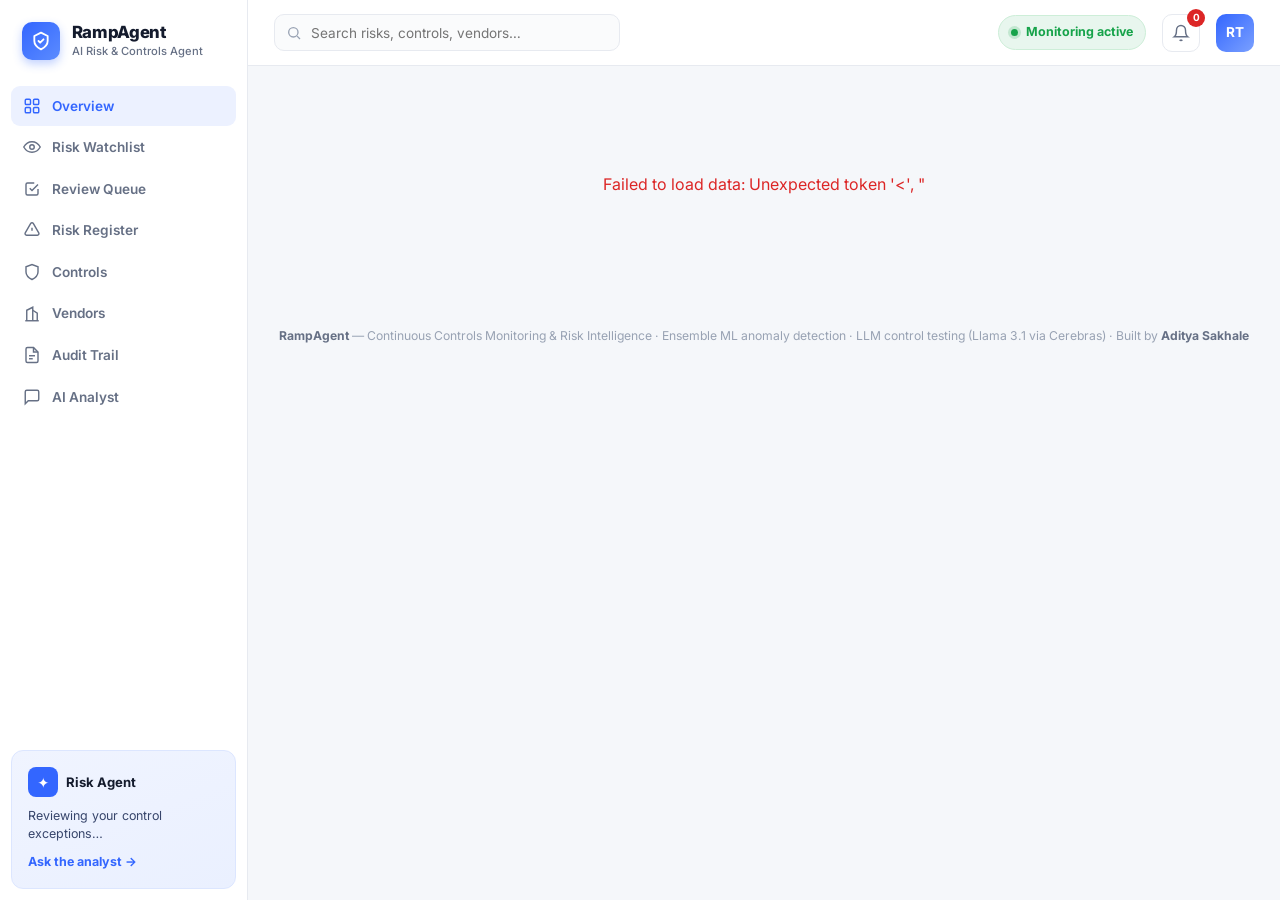
==== public/index.html @ 01067cef "Redesign static dashboard: light SaaS risk-control UI Rebuild public/index.html as a light, modern d" ====
<!DOCTYPE html>
<html lang="en">
<head>
<meta charset="UTF-8">
<meta name="viewport" content="width=device-width, initial-scale=1.0">
<title>RampAgent — Risk & Controls Monitoring</title>
<script src="https://cdn.plot.ly/plotly-2.27.0.min.js"></script>
<link rel="preconnect" href="https://fonts.googleapis.com">
<link href="https://fonts.googleapis.com/css2?family=Inter:wght@400;500;600;700;800&display=swap" rel="stylesheet">
<style>
*{margin:0;padding:0;box-sizing:border-box}
:root{
  --bg:#f5f7fa;--panel:#ffffff;--panel-2:#fafbfc;
  --border:#e7eaf0;--border-2:#eef1f5;
  --text:#141b2d;--muted:#667085;--dim:#98a2b3;
  --primary:#3366ff;--primary-soft:#ecf1ff;
  --green:#16a34a;--green-soft:#e8f6ee;
  --amber:#d97706;--amber-soft:#fdf1de;
  --red:#dc2626;--red-soft:#fdeaea;
  --blue:#2563eb;--blue-soft:#e8f0fe;
  --shadow:0 1px 2px rgba(16,24,40,.04),0 1px 3px rgba(16,24,40,.06);
  --shadow-lg:0 4px 16px rgba(16,24,40,.08);
  --radius:14px;
}
body{font-family:'Inter',system-ui,-apple-system,sans-serif;background:var(--bg);color:var(--text);
  line-height:1.5;-webkit-font-smoothing:antialiased}
a{color:var(--primary);text-decoration:none}
svg{display:block}

/* ---- Layout ---- */
.layout{display:flex;min-height:100vh}
.sidebar{width:248px;background:var(--panel);border-right:1px solid var(--border);
  display:flex;flex-direction:column;position:sticky;top:0;height:100vh;flex-shrink:0}
.main{flex:1;min-width:0;display:flex;flex-direction:column}

/* ---- Brand ---- */
.brand{display:flex;align-items:center;gap:.7rem;padding:1.4rem 1.4rem 1.2rem}
.brand-logo{width:38px;height:38px;border-radius:10px;background:linear-gradient(135deg,#3366ff,#5b8cff);
  display:flex;align-items:center;justify-content:center;color:#fff;flex-shrink:0;box-shadow:0 4px 10px rgba(51,102,255,.3)}
.brand-name{font-size:1.05rem;font-weight:800;letter-spacing:-.02em;line-height:1.1}
.brand-sub{font-size:.7rem;color:var(--muted);font-weight:500;margin-top:1px}

/* ---- Nav ---- */
.nav{padding:.4rem .7rem;flex:1;overflow-y:auto}
.nav-item{display:flex;align-items:center;gap:.7rem;padding:.6rem .75rem;border-radius:9px;
  font-size:.85rem;font-weight:600;color:var(--muted);cursor:pointer;margin-bottom:2px;transition:all .15s}
.nav-item svg{width:18px;height:18px;stroke:currentColor;stroke-width:1.9;fill:none;flex-shrink:0}
.nav-item:hover{background:var(--panel-2);color:var(--text)}
.nav-item.active{background:var(--primary-soft);color:var(--primary)}

/* ---- Assistant card ---- */
.assistant{margin:.7rem;padding:1rem;border-radius:12px;background:linear-gradient(160deg,#f0f4ff,#eaf0ff);
  border:1px solid #dce6ff}
.assistant-top{display:flex;align-items:center;gap:.5rem;margin-bottom:.6rem}
.assistant-avatar{width:30px;height:30px;border-radius:8px;background:#3366ff;display:flex;align-items:center;
  justify-content:center;color:#fff;font-size:.9rem;flex-shrink:0}
.assistant-text{font-size:.78rem;color:#37456b;line-height:1.45}
.assistant-link{display:inline-flex;align-items:center;gap:4px;font-size:.78rem;font-weight:700;margin-top:.6rem}

/* ---- Topbar ---- */
.topbar{display:flex;align-items:center;gap:1rem;padding:.85rem 1.6rem;background:var(--panel);
  border-bottom:1px solid var(--border);position:sticky;top:0;z-index:20}
.search{flex:1;max-width:520px;position:relative}
.search input{width:100%;border:1px solid var(--border);background:var(--panel-2);border-radius:10px;
  padding:.6rem .9rem .6rem 2.3rem;font-size:.85rem;font-family:inherit;color:var(--text);outline:none;transition:border-color .15s}
.search input:focus{border-color:#b9c8ff;background:#fff}
.search svg{position:absolute;left:.8rem;top:50%;transform:translateY(-50%);width:16px;height:16px;
  stroke:var(--dim);stroke-width:2;fill:none}
.topbar-spacer{flex:1}
.pill-active{display:inline-flex;align-items:center;gap:.45rem;background:var(--green-soft);color:var(--green);
  font-size:.78rem;font-weight:700;padding:.45rem .8rem;border-radius:20px;border:1px solid #cdeed8}
.dot-live{width:7px;height:7px;border-radius:50%;background:var(--green);box-shadow:0 0 0 3px rgba(22,163,74,.18)}
.icon-btn{position:relative;width:38px;height:38px;border-radius:10px;border:1px solid var(--border);
  background:var(--panel);display:flex;align-items:center;justify-content:center;cursor:pointer}
.icon-btn svg{width:18px;height:18px;stroke:var(--muted);stroke-width:1.9;fill:none}
.badge-count{position:absolute;top:-6px;right:-6px;min-width:18px;height:18px;border-radius:9px;background:var(--red);
  color:#fff;font-size:.62rem;font-weight:700;display:flex;align-items:center;justify-content:center;padding:0 4px}
.avatar{width:38px;height:38px;border-radius:10px;background:linear-gradient(135deg,#3366ff,#7aa0ff);color:#fff;
  font-size:.85rem;font-weight:700;display:flex;align-items:center;justify-content:center}

/* ---- Page ---- */
.page{padding:1.6rem;max-width:1480px;margin:0 auto;width:100%}
.page-head{display:flex;justify-content:space-between;align-items:flex-start;margin-bottom:1.4rem;gap:1rem;flex-wrap:wrap}
.page-head h1{font-size:1.6rem;font-weight:800;letter-spacing:-.02em}
.page-head .sub{color:var(--muted);font-size:.9rem;margin-top:.2rem}
.daterange{display:inline-flex;align-items:center;gap:.5rem;background:var(--panel);border:1px solid var(--border);
  border-radius:10px;padding:.55rem .9rem;font-size:.82rem;font-weight:600;color:var(--text);box-shadow:var(--shadow)}
.daterange svg{width:15px;height:15px;stroke:var(--muted);stroke-width:1.9;fill:none}

/* ---- Metric cards ---- */
.metrics{display:grid;grid-template-columns:repeat(5,1fr);gap:1rem;margin-bottom:1.3rem}
.metric{background:var(--panel);border:1px solid var(--border);border-radius:var(--radius);padding:1.1rem 1.2rem;
  box-shadow:var(--shadow);transition:box-shadow .2s,transform .2s}
.metric:hover{box-shadow:var(--shadow-lg);transform:translateY(-2px)}
.metric-top{display:flex;align-items:center;gap:.6rem;margin-bottom:.7rem}
.metric-ic{width:34px;height:34px;border-radius:9px;display:flex;align-items:center;justify-content:center;flex-shrink:0}
.metric-ic svg{width:17px;height:17px;stroke-width:2;fill:none}
.ic-blue{background:var(--blue-soft)}.ic-blue svg{stroke:var(--blue)}
.ic-green{background:var(--green-soft)}.ic-green svg{stroke:var(--green)}
.ic-amber{background:var(--amber-soft)}.ic-amber svg{stroke:var(--amber)}
.ic-red{background:var(--red-soft)}.ic-red svg{stroke:var(--red)}
.ic-violet{background:#f0ecff}.ic-violet svg{stroke:#6d28d9}
.metric-label{font-size:.78rem;color:var(--muted);font-weight:600}
.metric-value{font-size:1.55rem;font-weight:800;letter-spacing:-.02em}
.metric-delta{font-size:.76rem;font-weight:600;margin-top:.35rem;display:flex;align-items:center;gap:.3rem}
.metric-delta svg{width:13px;height:13px;stroke-width:2.4;fill:none}
.d-red{color:var(--red)}.d-green{color:var(--green)}.d-amber{color:var(--amber)}.d-muted{color:var(--muted)}

/* ---- Panels ---- */
.row{display:grid;gap:1.1rem;margin-bottom:1.1rem}
.row-2{grid-template-columns:1.7fr 1fr}
.row-3{grid-template-columns:repeat(3,1fr)}
.panel{background:var(--panel);border:1px solid var(--border);border-radius:var(--radius);box-shadow:var(--shadow);
  display:flex;flex-direction:column;overflow:hidden}
.panel-head{display:flex;align-items:center;justify-content:space-between;padding:1.05rem 1.25rem .85rem}
.panel-title{display:flex;align-items:center;gap:.55rem;font-size:.98rem;font-weight:700}
.panel-title svg{width:18px;height:18px;stroke:var(--primary);stroke-width:1.9;fill:none}
.panel-link{font-size:.78rem;font-weight:600;color:var(--primary);cursor:pointer}
.panel-body{padding:0 1.25rem 1.1rem}

/* ---- Tables ---- */
.tbl{width:100%;border-collapse:collapse;font-size:.82rem}
.tbl th{text-align:left;padding:.55rem .6rem;color:var(--dim);font-size:.7rem;font-weight:600;
  text-transform:uppercase;letter-spacing:.04em;border-bottom:1px solid var(--border-2)}
.tbl td{padding:.65rem .6rem;border-bottom:1px solid var(--border-2);vertical-align:middle}
.tbl tr:last-child td{border-bottom:none}
.tbl tr:hover td{background:var(--panel-2)}
.cell-item{display:flex;align-items:center;gap:.6rem;font-weight:600}
.item-ic{width:26px;height:26px;border-radius:7px;background:var(--panel-2);border:1px solid var(--border-2);
  display:flex;align-items:center;justify-content:center;font-size:.8rem;flex-shrink:0;color:var(--muted);font-weight:700}
.muted{color:var(--muted)}
.mono{font-family:'SF Mono',ui-monospace,monospace;font-size:.74rem;color:var(--dim)}

/* ---- Badges & buttons ---- */
.tag{display:inline-block;font-size:.7rem;font-weight:700;padding:.2rem .55rem;border-radius:7px;letter-spacing:.01em}
.tag-critical{background:var(--red-soft);color:var(--red)}
.tag-high{background:var(--amber-soft);color:var(--amber)}
.tag-medium{background:var(--blue-soft);color:var(--blue)}
.tag-low{background:var(--green-soft);color:var(--green)}
.tag-effective{background:var(--green-soft);color:var(--green)}
.tag-needs{background:var(--amber-soft);color:var(--amber)}
.tag-ineffective{background:var(--red-soft);color:var(--red)}
.btn{font-family:inherit;font-size:.74rem;font-weight:700;padding:.4rem .75rem;border-radius:8px;cursor:pointer;
  border:1px solid transparent;transition:all .15s;background:none}
.btn-review{border-color:#c9d6ff;color:var(--primary);background:#fff}
.btn-review:hover{background:var(--primary-soft)}
.btn-block{border-color:#f2c4c4;color:var(--red);background:#fff}
.btn-block:hover{background:var(--red-soft)}
.btn-ok{border-color:#bfe6cd;color:var(--green);background:#fff}
.btn-ok:hover{background:var(--green-soft)}
.btn-row{display:flex;gap:.4rem;justify-content:flex-end}

/* ---- Queue ---- */
.queue-item{display:flex;align-items:center;gap:.75rem;padding:.75rem 0;border-bottom:1px solid var(--border-2)}
.queue-item:last-child{border-bottom:none}
.q-avatar{width:38px;height:38px;border-radius:10px;display:flex;align-items:center;justify-content:center;
  font-size:.8rem;font-weight:700;color:#fff;flex-shrink:0}
.q-main{flex:1;min-width:0}
.q-name{font-weight:700;font-size:.85rem}
.q-meta{font-size:.74rem;color:var(--muted)}
.q-amount{font-weight:700;font-size:.85rem;text-align:right;white-space:nowrap}

/* ---- KRI list ---- */
.kri-item{display:flex;align-items:center;justify-content:space-between;padding:.6rem 0;border-bottom:1px solid var(--border-2)}
.kri-item:last-child{border-bottom:none}
.kri-l{display:flex;align-items:center;gap:.6rem;min-width:0}
.kri-dot{width:9px;height:9px;border-radius:50%;flex-shrink:0}
.kri-dot.RED{background:var(--red)}.kri-dot.AMBER{background:var(--amber)}.kri-dot.GREEN{background:var(--green)}
.kri-nm{font-size:.82rem;font-weight:600}
.kri-dt{font-size:.7rem;color:var(--dim)}
.kri-r{text-align:right;flex-shrink:0}
.kri-val{font-size:.95rem;font-weight:800}
.kri-val.RED{color:var(--red)}.kri-val.AMBER{color:var(--amber)}.kri-val.GREEN{color:var(--green)}

/* ---- Control rows ---- */
.ctrl-item{display:flex;align-items:center;justify-content:space-between;padding:.55rem 0;border-bottom:1px solid var(--border-2);gap:.5rem}
.ctrl-item:last-child{border-bottom:none}
.ctrl-nm{font-size:.8rem;font-weight:600}
.ctrl-meta{font-size:.7rem;color:var(--muted)}

/* ---- Audit / event log ---- */
.log-row td .ev{display:flex;align-items:center;gap:.55rem;font-weight:600}
.ev-ic{width:26px;height:26px;border-radius:50%;display:flex;align-items:center;justify-content:center;flex-shrink:0}
.ev-ic svg{width:14px;height:14px;stroke-width:2;fill:none}

/* ---- Chat ---- */
.chat-row{display:flex;gap:.6rem}
.chat-input{flex:1;border:1px solid var(--border);background:var(--panel-2);border-radius:10px;padding:.6rem .9rem;
  font-size:.85rem;font-family:inherit;outline:none}
.chat-input:focus{border-color:#b9c8ff;background:#fff}
.chat-btn{background:var(--primary);color:#fff;border:none;border-radius:10px;padding:.6rem 1.2rem;font-weight:700;
  font-size:.82rem;cursor:pointer;font-family:inherit}
.chat-btn:disabled{opacity:.55;cursor:not-allowed}
.chat-resp{margin-top:.9rem;padding:.9rem 1rem;background:var(--panel-2);border:1px solid var(--border-2);
  border-radius:10px;font-size:.83rem;line-height:1.6;display:none}

/* ---- Footer ---- */
.footer{text-align:center;padding:1.6rem;color:var(--dim);font-size:.76rem}
.footer strong{color:var(--muted)}

/* ---- Loading ---- */
.loading{text-align:center;padding:5rem;color:var(--muted)}
.spinner{display:inline-block;width:26px;height:26px;border:3px solid var(--border);border-top-color:var(--primary);
  border-radius:50%;animation:spin .6s linear infinite;margin-bottom:.8rem}
@keyframes spin{to{transform:rotate(360deg)}}

@media(max-width:1180px){.metrics{grid-template-columns:repeat(3,1fr)}.row-2,.row-3{grid-template-columns:1fr}}
@media(max-width:820px){.sidebar{display:none}.metrics{grid-template-columns:repeat(2,1fr)}.page{padding:1rem}}
</style>
</head>
<body>
<div class="layout">

  <!-- ───────── Sidebar ───────── -->
  <aside class="sidebar">
    <div class="brand">
      <div class="brand-logo">
        <svg width="20" height="20" viewBox="0 0 24 24" fill="none" stroke="#fff" stroke-width="2.2" stroke-linecap="round" stroke-linejoin="round"><path d="M12 2 4 6v6c0 5 3.4 7.7 8 10 4.6-2.3 8-5 8-10V6z"/><path d="M9 12l2 2 4-4"/></svg>
      </div>
      <div>
        <div class="brand-name">RampAgent</div>
        <div class="brand-sub">AI Risk &amp; Controls Agent</div>
      </div>
    </div>

    <nav class="nav">
      <div class="nav-item active" onclick="goTo('top',this)"><svg viewBox="0 0 24 24"><rect x="3" y="3" width="7" height="7" rx="1.5"/><rect x="14" y="3" width="7" height="7" rx="1.5"/><rect x="3" y="14" width="7" height="7" rx="1.5"/><rect x="14" y="14" width="7" height="7" rx="1.5"/></svg>Overview</div>
      <div class="nav-item" onclick="goTo('sec-watchlist',this)"><svg viewBox="0 0 24 24"><path d="M1 12s4-7 11-7 11 7 11 7-4 7-11 7-11-7-11-7z"/><circle cx="12" cy="12" r="3"/></svg>Risk Watchlist</div>
      <div class="nav-item" onclick="goTo('sec-queue',this)"><svg viewBox="0 0 24 24"><path d="M9 11l3 3 8-8"/><path d="M20 12v6a2 2 0 0 1-2 2H6a2 2 0 0 1-2-2V6a2 2 0 0 1 2-2h9"/></svg>Review Queue</div>
      <div class="nav-item" onclick="goTo('sec-register',this)"><svg viewBox="0 0 24 24"><path d="M10.3 3.3a2 2 0 0 1 3.4 0l7.3 12.6a2 2 0 0 1-1.7 3H4.7a2 2 0 0 1-1.7-3z"/><line x1="12" y1="9" x2="12" y2="13"/><line x1="12" y1="17" x2="12" y2="17"/></svg>Risk Register</div>
      <div class="nav-item" onclick="goTo('sec-controls',this)"><svg viewBox="0 0 24 24"><path d="M12 22s8-4 8-10V5l-8-3-8 3v7c0 6 8 10 8 10z"/></svg>Controls</div>
      <div class="nav-item" onclick="goTo('sec-vendors',this)"><svg viewBox="0 0 24 24"><path d="M3 21h18"/><path d="M5 21V7l8-4v18"/><path d="M19 21V11l-6-4"/></svg>Vendors</div>
      <div class="nav-item" onclick="goTo('sec-audit',this)"><svg viewBox="0 0 24 24"><path d="M14 2H6a2 2 0 0 0-2 2v16a2 2 0 0 0 2 2h12a2 2 0 0 0 2-2V8z"/><polyline points="14 2 14 8 20 8"/><line x1="8" y1="13" x2="16" y2="13"/><line x1="8" y1="17" x2="13" y2="17"/></svg>Audit Trail</div>
      <div class="nav-item" onclick="goTo('sec-analyst',this)"><svg viewBox="0 0 24 24"><path d="M21 15a2 2 0 0 1-2 2H7l-4 4V5a2 2 0 0 1 2-2h14a2 2 0 0 1 2 2z"/></svg>AI Analyst</div>
    </nav>

    <div class="assistant">
      <div class="assistant-top">
        <div class="assistant-avatar">✦</div>
        <strong style="font-size:.82rem">Risk Agent</strong>
      </div>
      <div class="assistant-text" id="assistant-text">Reviewing your control exceptions…</div>
      <a class="assistant-link" onclick="goTo('sec-analyst')">Ask the analyst →</a>
    </div>
  </aside>

  <!-- ───────── Main ───────── -->
  <div class="main">
    <div class="topbar" id="top">
      <div class="search">
        <svg viewBox="0 0 24 24"><circle cx="11" cy="11" r="7"/><line x1="21" y1="21" x2="16.65" y2="16.65"/></svg>
        <input placeholder="Search risks, controls, vendors…">
      </div>
      <div class="topbar-spacer"></div>
      <span class="pill-active"><span class="dot-live"></span> Monitoring active</span>
      <div class="icon-btn"><svg viewBox="0 0 24 24"><path d="M18 8a6 6 0 0 0-12 0c0 7-3 9-3 9h18s-3-2-3-9"/><path d="M13.7 21a2 2 0 0 1-3.4 0"/></svg><span class="badge-count" id="bell-count">0</span></div>
      <div class="avatar">RT</div>
    </div>

    <div class="page" id="app">
      <div class="loading" id="loading"><div class="spinner"></div><br>Loading risk analysis…</div>
    </div>

    <div class="footer">
      <strong>RampAgent</strong> — Continuous Controls Monitoring &amp; Risk Intelligence &middot;
      Ensemble ML anomaly detection &middot; LLM control testing (Llama 3.1 via Cerebras) &middot;
      Built by <strong>Aditya Sakhale</strong>
    </div>
  </div>
</div>

<script>
const TAG={CRITICAL:'tag-critical',HIGH:'tag-high',MEDIUM:'tag-medium',LOW:'tag-low'};
const RISKCOLOR={CRITICAL:'#dc2626',HIGH:'#d97706',MEDIUM:'#2563eb',LOW:'#16a34a'};
const AVATAR_COLORS=['#3366ff','#7c3aed','#0891b2','#db2777','#ea580c','#16a34a','#2563eb','#9333ea'];
const PLOTLY_LAYOUT={paper_bgcolor:'transparent',plot_bgcolor:'transparent',
  font:{family:'Inter',color:'#667085',size:11},margin:{l:30,r:15,t:10,b:35}};

let DATA=null;

async function init(){
  try{
    const r=await fetch('/data/results.json');
    DATA=await r.json();
    render();
  }catch(e){
    document.getElementById('loading').innerHTML='<p style="color:#dc2626">Failed to load data: '+e.message+'</p>';
  }
}

function esc(s){const d=document.createElement('div');d.textContent=s==null?'':s;return d.innerHTML}
function fmt(n){if(n==null)return '$0';return n>=1000?'$'+Math.round(n).toLocaleString('en-US'):'$'+n.toFixed(0)}
function initials(name){return (name||'?').split(' ').map(w=>w[0]).slice(0,2).join('').toUpperCase()}
function tagClass(l){return 'tag '+(TAG[l]||'tag-low')}
function arrowUp(){return '<svg viewBox="0 0 24 24" stroke="currentColor"><polyline points="6 15 12 9 18 15"/></svg>'}
function arrowDn(){return '<svg viewBox="0 0 24 24" stroke="currentColor"><polyline points="6 9 12 15 18 9"/></svg>'}

function goTo(id,el){
  if(el){document.querySelectorAll('.nav-item').forEach(n=>n.classList.remove('active'));el.classList.add('active');}
  const t=document.getElementById(id);
  if(t)t.scrollIntoView({behavior:'smooth',block:'start'});
}

/* ───────── metric icons ───────── */
const ICONS={
  spend:'<svg viewBox="0 0 24 24"><circle cx="12" cy="12" r="9"/><path d="M12 7v10M9.5 9.5a2.5 2 0 0 1 5 0c0 1.5-5 1-5 3a2.5 2 0 0 0 5 0"/></svg>',
  exposure:'<svg viewBox="0 0 24 24"><path d="M10.3 3.3a2 2 0 0 1 3.4 0l7.3 12.6a2 2 0 0 1-1.7 3H4.7a2 2 0 0 1-1.7-3z"/><line x1="12" y1="9" x2="12" y2="13"/><line x1="12" y1="17" x2="12" y2="17"/></svg>',
  loss:'<svg viewBox="0 0 24 24"><polyline points="22 17 13.5 8.5 8.5 13.5 2 7"/><polyline points="16 17 22 17 22 11"/></svg>',
  critical:'<svg viewBox="0 0 24 24"><circle cx="12" cy="12" r="9"/><line x1="12" y1="8" x2="12" y2="12"/><line x1="12" y1="16" x2="12" y2="16"/></svg>',
  control:'<svg viewBox="0 0 24 24"><path d="M12 22s8-4 8-10V5l-8-3-8 3v7c0 6 8 10 8 10z"/></svg>',
};

function render(){
  const s=DATA.summary, ex=DATA.exposure||{};
  const crit=(DATA.risk_distribution&&DATA.risk_distribution.CRITICAL)||0;
  document.getElementById('bell-count').textContent=crit;
  document.getElementById('app').innerHTML=`

  <div class="page-head">
    <div>
      <h1>Risk &amp; Controls Overview</h1>
      <p class="sub">Here's what your monitoring agent flagged across corporate spend.</p>
    </div>
    <div class="daterange">
      <svg viewBox="0 0 24 24"><rect x="3" y="4" width="18" height="18" rx="2"/><line x1="16" y1="2" x2="16" y2="6"/><line x1="8" y1="2" x2="8" y2="6"/><line x1="3" y1="10" x2="21" y2="10"/></svg>
      Current period
    </div>
  </div>

  <!-- Metrics -->
  <div class="metrics">
    ${metricCard('spend','ic-blue','Spend Under Monitoring',fmt(s.total_spend),'d-muted',null,s.total_transactions+' txns · 100% coverage')}
    ${metricCard('exposure','ic-red','Exposure at Risk',fmt(s.flagged_exposure!=null?s.flagged_exposure:0),'d-red','up',(s.exposure_rate!=null?s.exposure_rate:s.flag_rate).toFixed(1)+'% of spend')}
    ${metricCard('loss','ic-amber','Expected Loss',fmt(s.expected_loss!=null?s.expected_loss:0),'d-amber',null,'Probability-weighted')}
    ${metricCard('critical','ic-violet','Critical Risks',crit,'d-red','up',crit+' need review')}
    ${metricCard('control','ic-green','Control Exceptions',s.flagged_count,'d-amber','up',s.flag_rate.toFixed(1)+'% failure rate')}
  </div>

  <!-- Watchlist + Review Queue -->
  <div class="row row-2">
    <div class="panel" id="sec-watchlist">
      <div class="panel-head">
        <div class="panel-title"><svg viewBox="0 0 24 24"><path d="M1 12s4-7 11-7 11 7 11 7-4 7-11 7-11-7-11-7z"/><circle cx="12" cy="12" r="3"/></svg>AI Risk Watchlist</div>
        <span class="panel-link" onclick="goTo('sec-audit')">View all</span>
      </div>
      <div class="panel-body">
        <table class="tbl"><thead><tr><th>Item</th><th>Issue</th><th>Exposure</th><th>Severity</th><th style="text-align:right">Action</th></tr></thead>
        <tbody id="watchlist-body"></tbody></table>
      </div>
    </div>

    <div class="panel" id="sec-queue">
      <div class="panel-head">
        <div class="panel-title"><svg viewBox="0 0 24 24"><path d="M9 11l3 3 8-8"/><path d="M20 12v6a2 2 0 0 1-2 2H6a2 2 0 0 1-2-2V6a2 2 0 0 1 2-2h9"/></svg>Review Queue</div>
        <span class="panel-link">${(DATA.flagged_transactions||[]).length} open</span>
      </div>
      <div class="panel-body" id="queue-body"></div>
    </div>
  </div>

  <!-- KRIs + Controls + Vendors -->
  <div class="row row-3">
    <div class="panel" id="sec-register">
      <div class="panel-head">
        <div class="panel-title"><svg viewBox="0 0 24 24"><path d="M22 11.08V12a10 10 0 1 1-5.93-9.14"/><polyline points="22 4 12 14.01 9 11.01"/></svg>Key Risk Indicators</div>
        <span class="panel-link muted" style="cursor:default">vs. appetite</span>
      </div>
      <div class="panel-body" id="kri-body"></div>
    </div>

    <div class="panel" id="sec-controls">
      <div class="panel-head">
        <div class="panel-title"><svg viewBox="0 0 24 24"><path d="M12 22s8-4 8-10V5l-8-3-8 3v7c0 6 8 10 8 10z"/></svg>Controls (CCM)</div>
        <span class="panel-link" onclick="goTo('sec-audit')">View all</span>
      </div>
      <div class="panel-body" id="controls-body"></div>
    </div>

    <div class="panel" id="sec-vendors">
      <div class="panel-head">
        <div class="panel-title"><svg viewBox="0 0 24 24"><path d="M3 21h18"/><path d="M5 21V7l8-4v18"/><path d="M19 21V11l-6-4"/></svg>Top Risk Vendors</div>
        <span class="panel-link muted" style="cursor:default">by exposure</span>
      </div>
      <div class="panel-body"><table class="tbl"><tbody id="vendors-body"></tbody></table></div>
    </div>
  </div>

  <!-- AI Analyst -->
  <div class="row" id="sec-analyst">
    <div class="panel">
      <div class="panel-head"><div class="panel-title"><svg viewBox="0 0 24 24"><path d="M21 15a2 2 0 0 1-2 2H7l-4 4V5a2 2 0 0 1 2-2h14a2 2 0 0 1 2 2z"/></svg>AI Risk Analyst</div></div>
      <div class="panel-body">
        <div class="chat-row">
          <input class="chat-input" id="chat-input" placeholder='Ask about risk… e.g. "Where is our largest exposure?"'>
          <button class="chat-btn" id="chat-btn" onclick="askChat()">Ask</button>
        </div>
        <div class="chat-resp" id="chat-resp"></div>
      </div>
    </div>
  </div>

  <!-- Risk Register table -->
  <div class="row">
    <div class="panel">
      <div class="panel-head"><div class="panel-title"><svg viewBox="0 0 24 24"><path d="M10.3 3.3a2 2 0 0 1 3.4 0l7.3 12.6a2 2 0 0 1-1.7 3H4.7a2 2 0 0 1-1.7-3z"/><line x1="12" y1="9" x2="12" y2="13"/><line x1="12" y1="17" x2="12" y2="17"/></svg>Risk Register</div><span class="panel-link muted" style="cursor:default">likelihood × impact</span></div>
      <div class="panel-body" style="overflow-x:auto">
        <table class="tbl"><thead><tr><th>ID</th><th>Risk</th><th>Category</th><th>Likelihood</th><th>Impact</th><th>Rating</th><th>Events</th><th>Exposure</th><th>Mapped Control</th></tr></thead>
        <tbody id="register-body"></tbody></table>
      </div>
    </div>
  </div>

  <!-- Audit Trail -->
  <div class="row" id="sec-audit">
    <div class="panel">
      <div class="panel-head"><div class="panel-title"><svg viewBox="0 0 24 24"><path d="M14 2H6a2 2 0 0 0-2 2v16a2 2 0 0 0 2 2h12a2 2 0 0 0 2-2V8z"/><polyline points="14 2 14 8 20 8"/></svg>Risk Event Log</div><span class="panel-link muted" style="cursor:default">most recent</span></div>
      <div class="panel-body" style="overflow-x:auto">
        <table class="tbl"><thead><tr><th>Event</th><th>Time</th><th>Actor</th><th>Status</th><th>Details</th></tr></thead>
        <tbody id="audit-body"></tbody></table>
      </div>
    </div>
  </div>
  `;

  renderWatchlist();
  renderQueue();
  renderKris();
  renderControls();
  renderVendors();
  renderRegister();
  renderAudit();
  setAssistant();

  document.getElementById('chat-input').addEventListener('keydown',e=>{if(e.key==='Enter')askChat()});
}

function metricCard(icon,iccls,label,value,dcls,dir,delta){
  const arrow=dir==='up'?arrowUp():(dir==='down'?arrowDn():'');
  return `<div class="metric">
    <div class="metric-top">
      <div class="metric-ic ${iccls}">${ICONS[icon]}</div>
      <div class="metric-label">${label}</div>
    </div>
    <div class="metric-value">${value}</div>
    <div class="metric-delta ${dcls}">${arrow}${delta}</div>
  </div>`;
}

/* ───────── Watchlist ───────── */
function issueOf(t){
  if(t.policy_violations&&t.policy_violations.length)return t.policy_violations[0];
  if(t.anomaly_flags&&t.anomaly_flags.length)return t.anomaly_flags[0].replace(/_/g,' ');
  return 'Anomaly detected';
}
function renderWatchlist(){
  const rows=(DATA.flagged_transactions||[]).slice(0,6).map(t=>{
    const action=(t.risk_level==='CRITICAL'||t.risk_level==='HIGH')
      ?'<button class="btn btn-block">Block</button>':'<button class="btn btn-review">Review</button>';
    return `<tr>
      <td><div class="cell-item"><span class="item-ic">${esc(initials(t.vendor))}</span>${esc(t.vendor)}</div></td>
      <td class="muted">${esc(issueOf(t))}</td>
      <td style="font-weight:700">${fmt(t.amount)}</td>
      <td><span class="${tagClass(t.risk_level)}">${t.risk_level}</span></td>
      <td><div class="btn-row">${action}</div></td>
    </tr>`;}).join('');
  document.getElementById('watchlist-body').innerHTML=rows||'<tr><td colspan="5" class="muted">No exceptions.</td></tr>';
}

/* ───────── Review Queue ───────── */
function renderQueue(){
  const items=(DATA.flagged_transactions||[]).slice(0,4).map((t,i)=>{
    const c=AVATAR_COLORS[i%AVATAR_COLORS.length];
    return `<div class="queue-item">
      <div class="q-avatar" style="background:${c}">${esc(initials(t.employee_name))}</div>
      <div class="q-main">
        <div class="q-name">${esc(t.employee_name)}</div>
        <div class="q-meta">${esc(t.department)} · ${esc(t.category)}</div>
      </div>
      <div>
        <div class="q-amount">${fmt(t.amount)}</div>
        <div class="btn-row" style="margin-top:.35rem">
          <button class="btn btn-review" onclick="dropQueue(this)">Review</button>
          <button class="btn btn-ok" onclick="dropQueue(this)">Clear</button>
        </div>
      </div>
    </div>`;}).join('');
  document.getElementById('queue-body').innerHTML=items||'<p class="muted">Queue is clear.</p>';
}
function dropQueue(btn){const it=btn.closest('.queue-item');it.style.opacity='.4';setTimeout(()=>it.remove(),250);}

/* ───────── KRIs ───────── */
function renderKris(){
  const rows=(DATA.kris||[]).map(k=>`
    <div class="kri-item">
      <div class="kri-l">
        <span class="kri-dot ${k.status}"></span>
        <div><div class="kri-nm">${esc(k.name)}</div><div class="kri-dt">${esc(k.detail)}</div></div>
      </div>
      <div class="kri-r"><div class="kri-val ${k.status}">${k.value.toFixed(1)}${k.unit}</div><div class="kri-dt">${k.status}</div></div>
    </div>`).join('');
  document.getElementById('kri-body').innerHTML=rows||'<p class="muted">No KRIs.</p>';
}

/* ───────── Controls ───────── */
function effTag(e){const k=(e||'').toLowerCase();
  if(k.startsWith('eff'))return 'tag tag-effective';if(k.startsWith('inef'))return 'tag tag-ineffective';return 'tag tag-needs';}
function renderControls(){
  const rows=(DATA.controls||[]).slice(0,6).map(c=>`
    <div class="ctrl-item">
      <div style="min-width:0"><div class="ctrl-nm">${esc(c.control_name)}</div>
        <div class="ctrl-meta">${c.exceptions} exceptions · ${c.exception_rate.toFixed(1)}%</div></div>
      <span class="${effTag(c.effectiveness)}">${esc(c.effectiveness)}</span>
    </div>`).join('');
  document.getElementById('controls-body').innerHTML=rows||'<p class="muted">No controls.</p>';
}

/* ───────── Vendors ───────── */
function renderVendors(){
  const m={};
  (DATA.flagged_transactions||[]).forEach(t=>{if(!m[t.vendor])m[t.vendor]={exp:0,n:0};m[t.vendor].exp+=t.amount;m[t.vendor].n++;});
  const rows=Object.entries(m).sort((a,b)=>b[1].exp-a[1].exp).slice(0,5).map(([v,d])=>`
    <tr><td><div class="cell-item"><span class="item-ic">${esc(initials(v))}</span>${esc(v)}</div></td>
    <td class="muted">${d.n} events</td>
    <td style="font-weight:700;text-align:right">${fmt(d.exp)}</td></tr>`).join('');
  document.getElementById('vendors-body').innerHTML=rows||'<tr><td class="muted">No vendors.</td></tr>';
}

/* ───────── Register ───────── */
function rateTag(r){return tagClass(r)}
function renderRegister(){
  const rows=(DATA.risk_register||[]).map(r=>`<tr>
    <td class="mono">${r.risk_id}</td>
    <td style="font-weight:600">${esc(r.risk_name)}</td>
    <td class="muted">${esc(r.risk_category)}</td>
    <td>${esc(r.likelihood)}</td>
    <td>${esc(r.impact_label)}</td>
    <td><span class="${rateTag(r.rating)}">${r.rating}</span></td>
    <td>${r.events}</td>
    <td style="font-weight:700">${fmt(r.exposure)}</td>
    <td class="muted">${r.control_id} · ${esc(r.control_name)}</td>
  </tr>`).join('');
  document.getElementById('register-body').innerHTML=rows||'<tr><td colspan="9" class="muted">No risks.</td></tr>';
}

/* ───────── Audit / event log ───────── */
function evMeta(t){
  if(t.risk_level==='CRITICAL')return{ic:'#fdeaea',st:'<span class="tag tag-critical">Blocked</span>',
    svg:'<svg viewBox="0 0 24 24" stroke="#dc2626"><circle cx="12" cy="12" r="9"/><line x1="12" y1="8" x2="12" y2="12"/><line x1="12" y1="16" x2="12" y2="16"/></svg>'};
  if(t.risk_level==='HIGH')return{ic:'#fdf1de',st:'<span class="tag tag-high">Flagged</span>',
    svg:'<svg viewBox="0 0 24 24" stroke="#d97706"><path d="M10.3 3.3a2 2 0 0 1 3.4 0l7.3 12.6a2 2 0 0 1-1.7 3H4.7a2 2 0 0 1-1.7-3z"/><line x1="12" y1="9" x2="12" y2="13"/></svg>'};
  return{ic:'#e8f0fe',st:'<span class="tag tag-medium">Logged</span>',
    svg:'<svg viewBox="0 0 24 24" stroke="#2563eb"><path d="M9 11l3 3 8-8"/><path d="M20 12v6a2 2 0 0 1-2 2H6a2 2 0 0 1-2-2V6a2 2 0 0 1 2-2h9"/></svg>'};
}
function renderAudit(){
  const rows=(DATA.flagged_transactions||[]).slice(0,8).map(t=>{
    const m=evMeta(t);
    const actor=(t.policy_violations&&t.policy_violations.length)?'Policy Engine':'AI Agent';
    const time=(t.date||'').split(' ')[1]?(t.date.split(' ')[1]).slice(0,5):(t.date||'').slice(0,10);
    const detail=t.narrative?t.narrative:issueOf(t);
    return `<tr class="log-row">
      <td><div class="ev"><span class="ev-ic" style="background:${m.ic}">${m.svg}</span>${esc(t.vendor)} · ${fmt(t.amount)}</div></td>
      <td class="muted">${esc(time)}</td>
      <td class="muted">${actor}</td>
      <td>${m.st}</td>
      <td class="muted" style="max-width:360px">${esc(detail.length>110?detail.slice(0,110)+'…':detail)}</td>
    </tr>`;}).join('');
  document.getElementById('audit-body').innerHTML=rows||'<tr><td colspan="5" class="muted">No events.</td></tr>';
}

function setAssistant(){
  const crit=(DATA.risk_distribution&&DATA.risk_distribution.CRITICAL)||0;
  const ex=DATA.summary.flagged_exposure!=null?fmt(DATA.summary.flagged_exposure):'';
  document.getElementById('assistant-text').innerHTML=
    `I found <strong>${crit} critical risks</strong> and <strong>${ex}</strong> of exposure that need attention.`;
}

/* ───────── Chat ───────── */
async function askChat(){
  const input=document.getElementById('chat-input'),btn=document.getElementById('chat-btn'),resp=document.getElementById('chat-resp');
  const q=input.value.trim();if(!q)return;
  btn.disabled=true;btn.textContent='Thinking…';resp.style.display='block';resp.textContent='Analyzing…';
  try{
    const r=await fetch('/api/chat',{method:'POST',headers:{'Content-Type':'application/json'},body:JSON.stringify({question:q})});
    const d=await r.json();resp.textContent=d.answer||d.error||'No response';
  }catch(e){resp.textContent='Error: '+e.message;}
  btn.disabled=false;btn.textContent='Ask';
}

init();
</script>
</body>
</html>
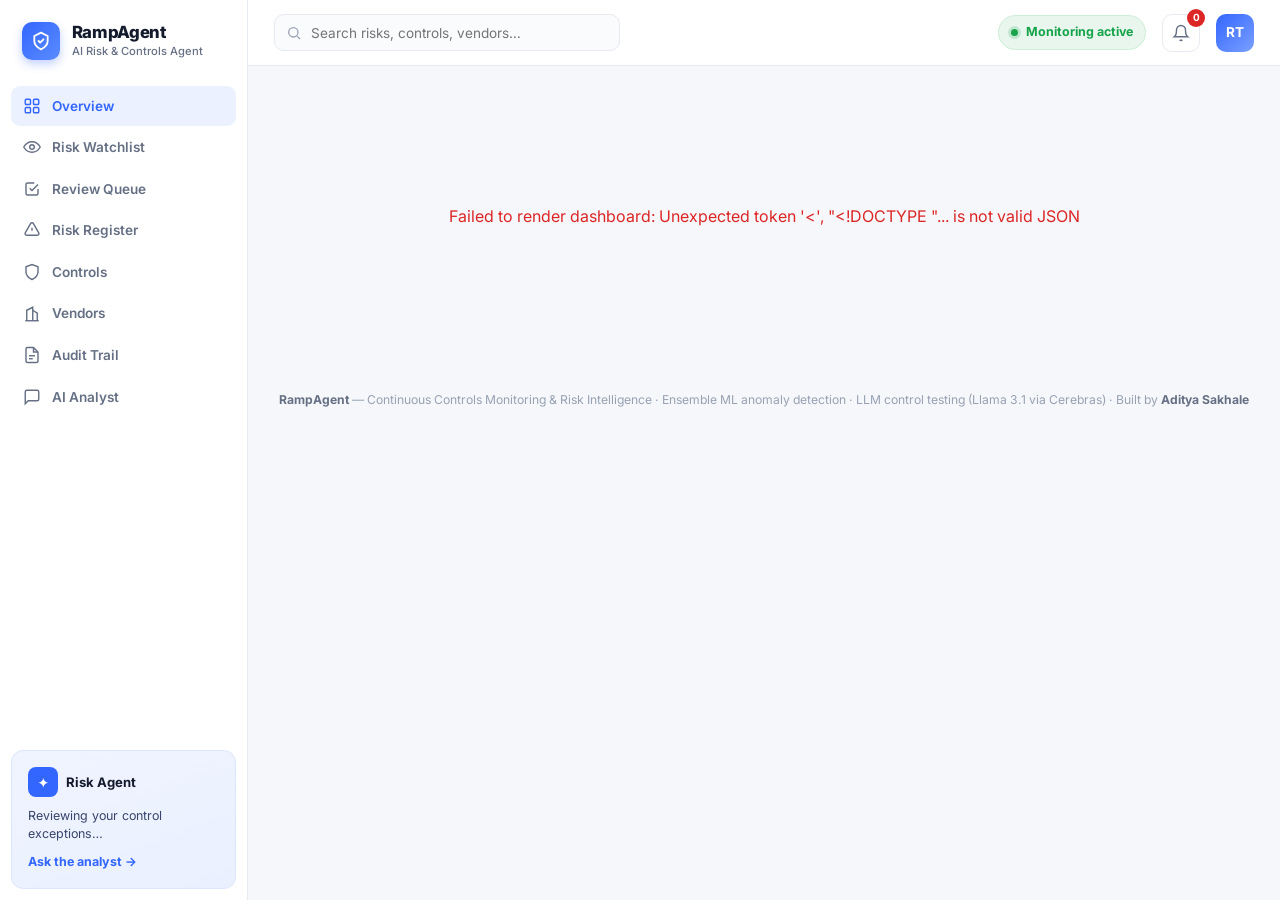
==== commit 0e7979d0: "Add period-over-period trends; relight Streamlit app to light theme Trends: - engine/risk_framework." ====
--- a/public/index.html
+++ b/public/index.html
@@ -194,6 +194,35 @@
 .chat-resp{margin-top:.9rem;padding:.9rem 1rem;background:var(--panel-2);border:1px solid var(--border-2);
   border-radius:10px;font-size:.83rem;line-height:1.6;display:none}
 
+/* ---- Intro / explainer ---- */
+.intro{display:flex;gap:1rem;align-items:flex-start;background:linear-gradient(120deg,#eef3ff,#f6f9ff);
+  border:1px solid #dce6ff;border-radius:var(--radius);padding:1.1rem 1.25rem;margin-bottom:1.3rem}
+.intro-ic{width:36px;height:36px;border-radius:10px;background:#3366ff;flex-shrink:0;display:flex;
+  align-items:center;justify-content:center;color:#fff}
+.intro-ic svg{width:19px;height:19px;stroke:#fff;stroke-width:2;fill:none}
+.intro h3{font-size:.95rem;font-weight:700;margin-bottom:.2rem}
+.intro p{font-size:.83rem;color:#42506e;line-height:1.55}
+.intro p strong{color:#1e2a4a}
+
+/* ---- Panel description ---- */
+.panel-desc{font-size:.76rem;color:var(--muted);margin:-.2rem 0 .85rem;line-height:1.45}
+
+/* ---- Info tooltip ---- */
+.help{display:inline-flex;align-items:center;justify-content:center;width:14px;height:14px;border-radius:50%;
+  border:1px solid var(--dim);color:var(--dim);font-size:.6rem;font-weight:700;margin-left:.35rem;cursor:help;vertical-align:middle}
+
+/* ---- Methodology ---- */
+.method-head{font-size:1.05rem;font-weight:800;margin:.4rem 0 1rem;letter-spacing:-.01em}
+.method-grid{display:grid;grid-template-columns:repeat(3,1fr);gap:1rem;margin-bottom:1.1rem}
+.method-card{background:var(--panel);border:1px solid var(--border);border-radius:var(--radius);padding:1.1rem 1.2rem;box-shadow:var(--shadow)}
+.method-step{display:inline-flex;align-items:center;justify-content:center;width:24px;height:24px;border-radius:7px;
+  background:var(--primary-soft);color:var(--primary);font-size:.78rem;font-weight:800;margin-bottom:.6rem}
+.method-card h4{font-size:.9rem;font-weight:700;margin-bottom:.35rem}
+.method-card p{font-size:.8rem;color:var(--muted);line-height:1.55}
+.method-card p strong{color:var(--text)}
+.method-card code{background:var(--panel-2);border:1px solid var(--border-2);border-radius:5px;padding:.05rem .3rem;
+  font-size:.74rem;font-family:'SF Mono',ui-monospace,monospace;color:#3a4a6b}
+
 /* ---- Footer ---- */
 .footer{text-align:center;padding:1.6rem;color:var(--dim);font-size:.76rem}
 .footer strong{color:var(--muted)}
@@ -284,7 +313,9 @@
     DATA=await r.json();
     render();
   }catch(e){
-    document.getElementById('loading').innerHTML='<p style="color:#dc2626">Failed to load data: '+e.message+'</p>';
+    const l=document.getElementById('loading')||document.getElementById('app');
+    if(l)l.innerHTML='<p style="color:#dc2626;padding:2rem">Failed to render dashboard: '+esc(e.message)+'</p>';
+    console.error(e);
   }
 }
 
@@ -327,14 +358,38 @@
     </div>
   </div>
 
+  <!-- Intro / explainer -->
+  <div class="intro">
+    <div class="intro-ic"><svg viewBox="0 0 24 24"><circle cx="12" cy="12" r="9"/><line x1="12" y1="11" x2="12" y2="16"/><line x1="12" y1="8" x2="12" y2="8"/></svg></div>
+    <div>
+      <h3>What you're looking at</h3>
+      <p>RampAgent screens <strong>100% of corporate-card transactions</strong> through ${(DATA.controls||[]).length} automated controls — combining machine-learning anomaly detection with policy/compliance testing — and rolls the results up into the metrics, KRIs, risk register and control ratings below. This view analyses <strong>${s.total_transactions} transactions (${fmt(s.total_spend)})</strong>, of which <strong>${s.flagged_count}</strong> triggered a control exception. It replaces sample-based, after-the-fact audit with continuous, quantified monitoring. <em style="color:#6b7488">Demo data is synthetic.</em></p>
+    </div>
+  </div>
+
   <!-- Metrics -->
   <div class="metrics">
-    ${metricCard('spend','ic-blue','Spend Under Monitoring',fmt(s.total_spend),'d-muted',null,s.total_transactions+' txns · 100% coverage')}
-    ${metricCard('exposure','ic-red','Exposure at Risk',fmt(s.flagged_exposure!=null?s.flagged_exposure:0),'d-red','up',(s.exposure_rate!=null?s.exposure_rate:s.flag_rate).toFixed(1)+'% of spend')}
-    ${metricCard('loss','ic-amber','Expected Loss',fmt(s.expected_loss!=null?s.expected_loss:0),'d-amber',null,'Probability-weighted')}
-    ${metricCard('critical','ic-violet','Critical Risks',crit,'d-red','up',crit+' need review')}
-    ${metricCard('control','ic-green','Control Exceptions',s.flagged_count,'d-amber','up',s.flag_rate.toFixed(1)+'% failure rate')}
-  </div>
+    ${metricCardT('spend','ic-blue','Spend Under Monitoring',fmt(s.total_spend),'total_spend',s.total_transactions+' txns · 100% coverage','Total corporate-card spend screened. Every transaction is tested — no sampling.')}
+    ${metricCardT('exposure','ic-red','Exposure at Risk',fmt(s.flagged_exposure!=null?s.flagged_exposure:0),'flagged_exposure',(s.exposure_rate!=null?s.exposure_rate:s.flag_rate).toFixed(1)+'% of spend','Total dollar value of transactions that triggered at least one control exception.')}
+    ${metricCardT('loss','ic-amber','Expected Loss',fmt(s.expected_loss!=null?s.expected_loss:0),'expected_loss','Probability-weighted','Risk-weighted exposure: each flagged amount multiplied by its risk score, then summed. A realistic loss estimate, not the worst case.')}
+    ${metricCardT('critical','ic-violet','Critical Risks',crit,'critical_count',crit+' need review','Transactions rated CRITICAL by the combined anomaly + policy risk score — the highest-priority items.')}
+    ${metricCardT('control','ic-green','Control Exceptions',s.flagged_count,'control_exceptions',s.flag_rate.toFixed(1)+'% failure rate','Count of transactions where one or more automated controls raised an exception (the control failure rate).')}
+  </div>
+
+  <!-- Risk exposure trend -->
+  ${(DATA.trends&&DATA.trends.available)?`
+  <div class="row">
+    <div class="panel">
+      <div class="panel-head">
+        <div class="panel-title"><svg viewBox="0 0 24 24"><polyline points="3 17 9 11 13 15 21 6"/><polyline points="14 6 21 6 21 13"/></svg>Risk Exposure Trend</div>
+        <span class="panel-link muted" style="cursor:default">weekly · flagged exposure vs. expected loss</span>
+      </div>
+      <div class="panel-body">
+        <div class="panel-desc">Flagged exposure and probability-weighted expected loss by week. Rising bars mean risk is concentrating in more recent spend.</div>
+        <div id="chart-trend" style="height:280px"></div>
+      </div>
+    </div>
+  </div>`:''}
 
   <!-- Watchlist + Review Queue -->
   <div class="row row-2">
@@ -344,6 +399,7 @@
         <span class="panel-link" onclick="goTo('sec-audit')">View all</span>
       </div>
       <div class="panel-body">
+        <div class="panel-desc">Highest-risk transactions the agent surfaced, with the issue detected and a recommended action. <strong>Block</strong> = critical/high severity; <strong>Review</strong> = needs a human check.</div>
         <table class="tbl"><thead><tr><th>Item</th><th>Issue</th><th>Exposure</th><th>Severity</th><th style="text-align:right">Action</th></tr></thead>
         <tbody id="watchlist-body"></tbody></table>
       </div>
@@ -354,7 +410,10 @@
         <div class="panel-title"><svg viewBox="0 0 24 24"><path d="M9 11l3 3 8-8"/><path d="M20 12v6a2 2 0 0 1-2 2H6a2 2 0 0 1-2-2V6a2 2 0 0 1 2-2h9"/></svg>Review Queue</div>
         <span class="panel-link">${(DATA.flagged_transactions||[]).length} open</span>
       </div>
-      <div class="panel-body" id="queue-body"></div>
+      <div class="panel-body">
+        <div class="panel-desc">Flagged items awaiting a reviewer's decision, grouped by the employee who incurred the spend.</div>
+        <div id="queue-body"></div>
+      </div>
     </div>
   </div>
 
@@ -365,7 +424,10 @@
         <div class="panel-title"><svg viewBox="0 0 24 24"><path d="M22 11.08V12a10 10 0 1 1-5.93-9.14"/><polyline points="22 4 12 14.01 9 11.01"/></svg>Key Risk Indicators</div>
         <span class="panel-link muted" style="cursor:default">vs. appetite</span>
       </div>
-      <div class="panel-body" id="kri-body"></div>
+      <div class="panel-body">
+        <div class="panel-desc">Each KRI is measured against a defined <strong>risk appetite</strong>. <span style="color:var(--green)">●</span> within appetite · <span style="color:var(--amber)">●</span> warning · <span style="color:var(--red)">●</span> breach.</div>
+        <div id="kri-body"></div>
+      </div>
     </div>
 
     <div class="panel" id="sec-controls">
@@ -373,7 +435,10 @@
         <div class="panel-title"><svg viewBox="0 0 24 24"><path d="M12 22s8-4 8-10V5l-8-3-8 3v7c0 6 8 10 8 10z"/></svg>Controls (CCM)</div>
         <span class="panel-link" onclick="goTo('sec-audit')">View all</span>
       </div>
-      <div class="panel-body" id="controls-body"></div>
+      <div class="panel-body">
+        <div class="panel-desc">Continuous Controls Monitoring. Each control runs on every transaction; its exception rate drives an effectiveness rating.</div>
+        <div id="controls-body"></div>
+      </div>
     </div>
 
     <div class="panel" id="sec-vendors">
@@ -381,7 +446,10 @@
         <div class="panel-title"><svg viewBox="0 0 24 24"><path d="M3 21h18"/><path d="M5 21V7l8-4v18"/><path d="M19 21V11l-6-4"/></svg>Top Risk Vendors</div>
         <span class="panel-link muted" style="cursor:default">by exposure</span>
       </div>
-      <div class="panel-body"><table class="tbl"><tbody id="vendors-body"></tbody></table></div>
+      <div class="panel-body">
+        <div class="panel-desc">Vendors ranked by total flagged exposure — where third-party spend risk concentrates.</div>
+        <table class="tbl"><tbody id="vendors-body"></tbody></table>
+      </div>
     </div>
   </div>
 
@@ -390,6 +458,7 @@
     <div class="panel">
       <div class="panel-head"><div class="panel-title"><svg viewBox="0 0 24 24"><path d="M21 15a2 2 0 0 1-2 2H7l-4 4V5a2 2 0 0 1 2-2h14a2 2 0 0 1 2 2z"/></svg>AI Risk Analyst</div></div>
       <div class="panel-body">
+        <div class="panel-desc">Ask questions in plain English — the analyst answers from this dataset's exposure, KRIs, register and control exceptions. Try: <em>"Which control is least effective?"</em> or <em>"Where is our largest exposure?"</em></div>
         <div class="chat-row">
           <input class="chat-input" id="chat-input" placeholder='Ask about risk… e.g. "Where is our largest exposure?"'>
           <button class="chat-btn" id="chat-btn" onclick="askChat()">Ask</button>
@@ -404,6 +473,7 @@
     <div class="panel">
       <div class="panel-head"><div class="panel-title"><svg viewBox="0 0 24 24"><path d="M10.3 3.3a2 2 0 0 1 3.4 0l7.3 12.6a2 2 0 0 1-1.7 3H4.7a2 2 0 0 1-1.7-3z"/><line x1="12" y1="9" x2="12" y2="13"/><line x1="12" y1="17" x2="12" y2="17"/></svg>Risk Register</div><span class="panel-link muted" style="cursor:default">likelihood × impact</span></div>
       <div class="panel-body" style="overflow-x:auto">
+        <div class="panel-desc">Transaction-level exceptions aggregated into inherent risks, each rated on a standard <strong>likelihood × impact</strong> matrix and linked to the control that detects it.</div>
         <table class="tbl"><thead><tr><th>ID</th><th>Risk</th><th>Category</th><th>Likelihood</th><th>Impact</th><th>Rating</th><th>Events</th><th>Exposure</th><th>Mapped Control</th></tr></thead>
         <tbody id="register-body"></tbody></table>
       </div>
@@ -415,13 +485,35 @@
     <div class="panel">
       <div class="panel-head"><div class="panel-title"><svg viewBox="0 0 24 24"><path d="M14 2H6a2 2 0 0 0-2 2v16a2 2 0 0 0 2 2h12a2 2 0 0 0 2-2V8z"/><polyline points="14 2 14 8 20 8"/></svg>Risk Event Log</div><span class="panel-link muted" style="cursor:default">most recent</span></div>
       <div class="panel-body" style="overflow-x:auto">
+        <div class="panel-desc">An immutable, timestamped record of every action the agent and policy engine took — the evidence trail an auditor needs.</div>
         <table class="tbl"><thead><tr><th>Event</th><th>Time</th><th>Actor</th><th>Status</th><th>Details</th></tr></thead>
         <tbody id="audit-body"></tbody></table>
       </div>
     </div>
   </div>
+
+  <!-- How it works -->
+  <div class="method-head">How RampAgent works</div>
+  <div class="method-grid">
+    <div class="method-card">
+      <div class="method-step">1</div>
+      <h4>Detect</h4>
+      <p>Every transaction runs through an <strong>ensemble of 6 ML / statistical detectors</strong> (Isolation Forest, category z-score, duplicate detection, velocity, off-hours, new-vendor) plus <strong>LLM-based policy testing</strong> against the company's expense policy.</p>
+    </div>
+    <div class="method-card">
+      <div class="method-step">2</div>
+      <h4>Score</h4>
+      <p>Signals combine into one risk score — <code>anomaly × 0.55 + policy × 0.45</code> — mapped to <strong>LOW → CRITICAL</strong>. <strong>Expected loss</strong> = each flagged amount × its score, so dollars are prioritised by probability, not just size.</p>
+    </div>
+    <div class="method-card">
+      <div class="method-step">3</div>
+      <h4>Govern</h4>
+      <p>Scores roll up into a <strong>risk register</strong> (likelihood × impact), <strong>KRIs</strong> tracked against risk appetite, and <strong>control-effectiveness ratings</strong> — turning raw flags into the artifacts a risk, audit or GRC team acts on.</p>
+    </div>
+  </div>
   `;
 
+  renderTrend();
   renderWatchlist();
   renderQueue();
   renderKris();
@@ -434,16 +526,49 @@
   document.getElementById('chat-input').addEventListener('keydown',e=>{if(e.key==='Enter')askChat()});
 }
 
-function metricCard(icon,iccls,label,value,dcls,dir,delta){
+function metricCard(icon,iccls,label,value,dcls,dir,delta,help){
   const arrow=dir==='up'?arrowUp():(dir==='down'?arrowDn():'');
-  return `<div class="metric">
+  const tip=help?`<span class="help" title="${esc(help)}">i</span>`:'';
+  return `<div class="metric" title="${esc(help||'')}">
     <div class="metric-top">
       <div class="metric-ic ${iccls}">${ICONS[icon]}</div>
-      <div class="metric-label">${label}</div>
+      <div class="metric-label">${label}${tip}</div>
     </div>
     <div class="metric-value">${value}</div>
     <div class="metric-delta ${dcls}">${arrow}${delta}</div>
   </div>`;
+}
+
+// Build the delta line from real period-over-period trend data when present.
+function deltaInfo(key){
+  const t=DATA.trends&&DATA.trends.available&&DATA.trends.metrics&&DATA.trends.metrics[key];
+  if(!t)return null;
+  let cls='d-muted';
+  if(t.good===true)cls='d-green';else if(t.good===false)cls='d-red';else cls=(t.direction==='down'?'d-green':'d-muted');
+  return {cls,dir:t.direction,label:Math.abs(t.delta_pct).toFixed(1)+'% vs prior '+DATA.trends.period_days+'d'};
+}
+function metricCardT(icon,iccls,label,value,trendKey,fallback,help){
+  const d=deltaInfo(trendKey);
+  return d?metricCard(icon,iccls,label,value,d.cls,d.dir,d.label,help)
+          :metricCard(icon,iccls,label,value,'d-muted',null,fallback,help);
+}
+
+function renderTrend(){
+  const tr=DATA.trends;
+  if(!tr||!tr.available||!document.getElementById('chart-trend'))return;
+  if(typeof Plotly==='undefined'){document.getElementById('chart-trend').innerHTML=
+    '<p class="muted" style="padding:1.5rem 0">Trend chart unavailable (chart library failed to load).</p>';return;}
+  const wk=tr.weekly, x=wk.map(w=>w.week);
+  Plotly.newPlot('chart-trend',[
+    {x,y:wk.map(w=>w.exposure),type:'bar',name:'Flagged exposure',
+     marker:{color:'rgba(51,102,255,0.55)',line:{color:'rgba(51,102,255,0.9)',width:1}}},
+    {x,y:wk.map(w=>w.expected_loss),type:'scatter',mode:'lines+markers',name:'Expected loss',
+     line:{color:'#d97706',width:2.5},marker:{size:5,color:'#d97706'}},
+  ],{...PLOTLY_LAYOUT,height:280,barmode:'overlay',
+     legend:{orientation:'h',y:1.12,x:0,font:{size:11}},
+     xaxis:{tickangle:-35,showgrid:false},
+     yaxis:{showgrid:true,gridcolor:'#eef1f5',tickprefix:'$',tickformat:',.0f'}},
+    {displayModeBar:false,responsive:true});
 }
 
 /* ───────── Watchlist ───────── */
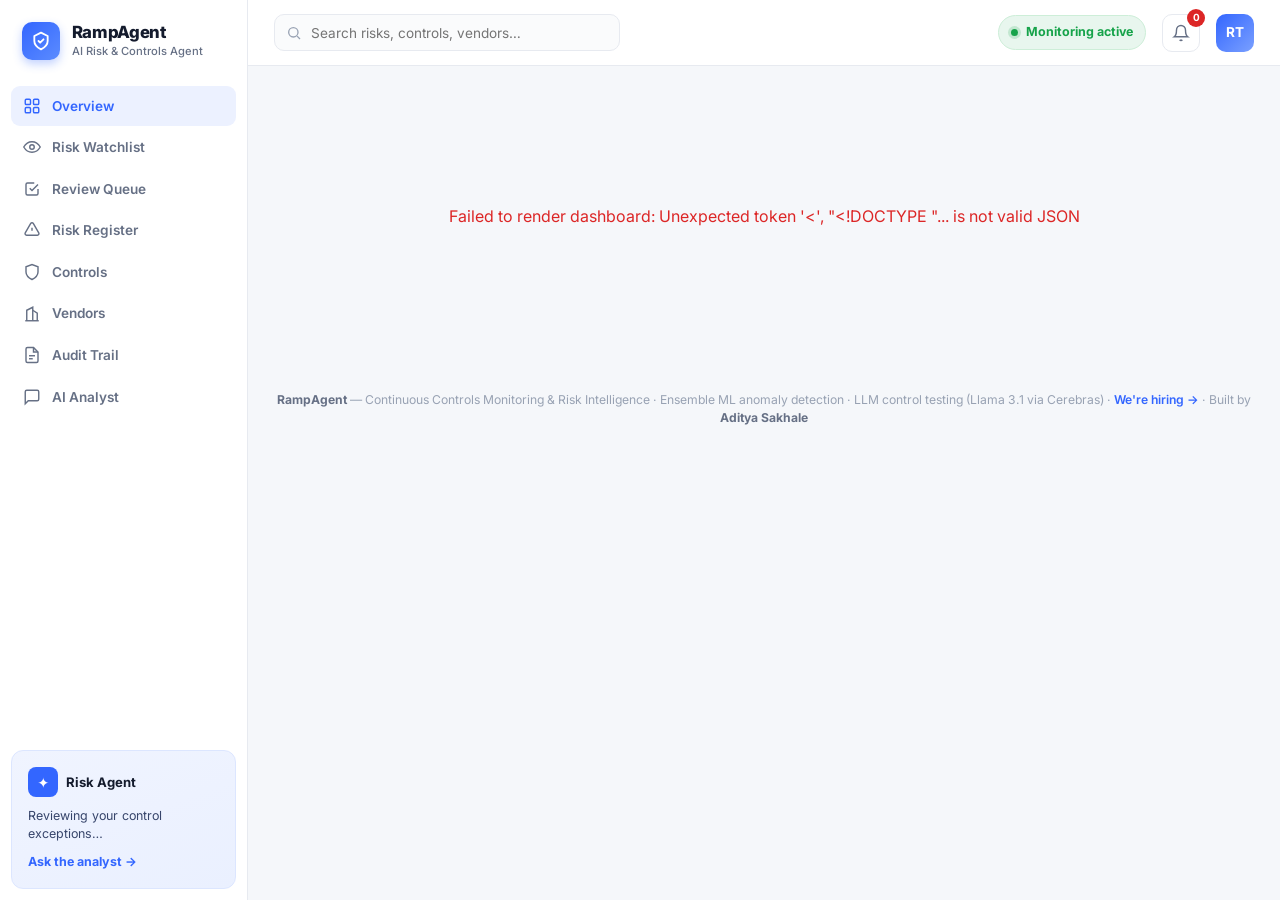
==== commit c37bfffb: "Add Ramp-branded careers page for AI Solutions Strategist role - public/careers.html: faithful Ramp " ====
--- a/public/index.html
+++ b/public/index.html
@@ -293,6 +293,7 @@
     <div class="footer">
       <strong>RampAgent</strong> — Continuous Controls Monitoring &amp; Risk Intelligence &middot;
       Ensemble ML anomaly detection &middot; LLM control testing (Llama 3.1 via Cerebras) &middot;
+      <a href="/careers.html" style="color:#3366ff;font-weight:600">We're hiring →</a> &middot;
       Built by <strong>Aditya Sakhale</strong>
     </div>
   </div>
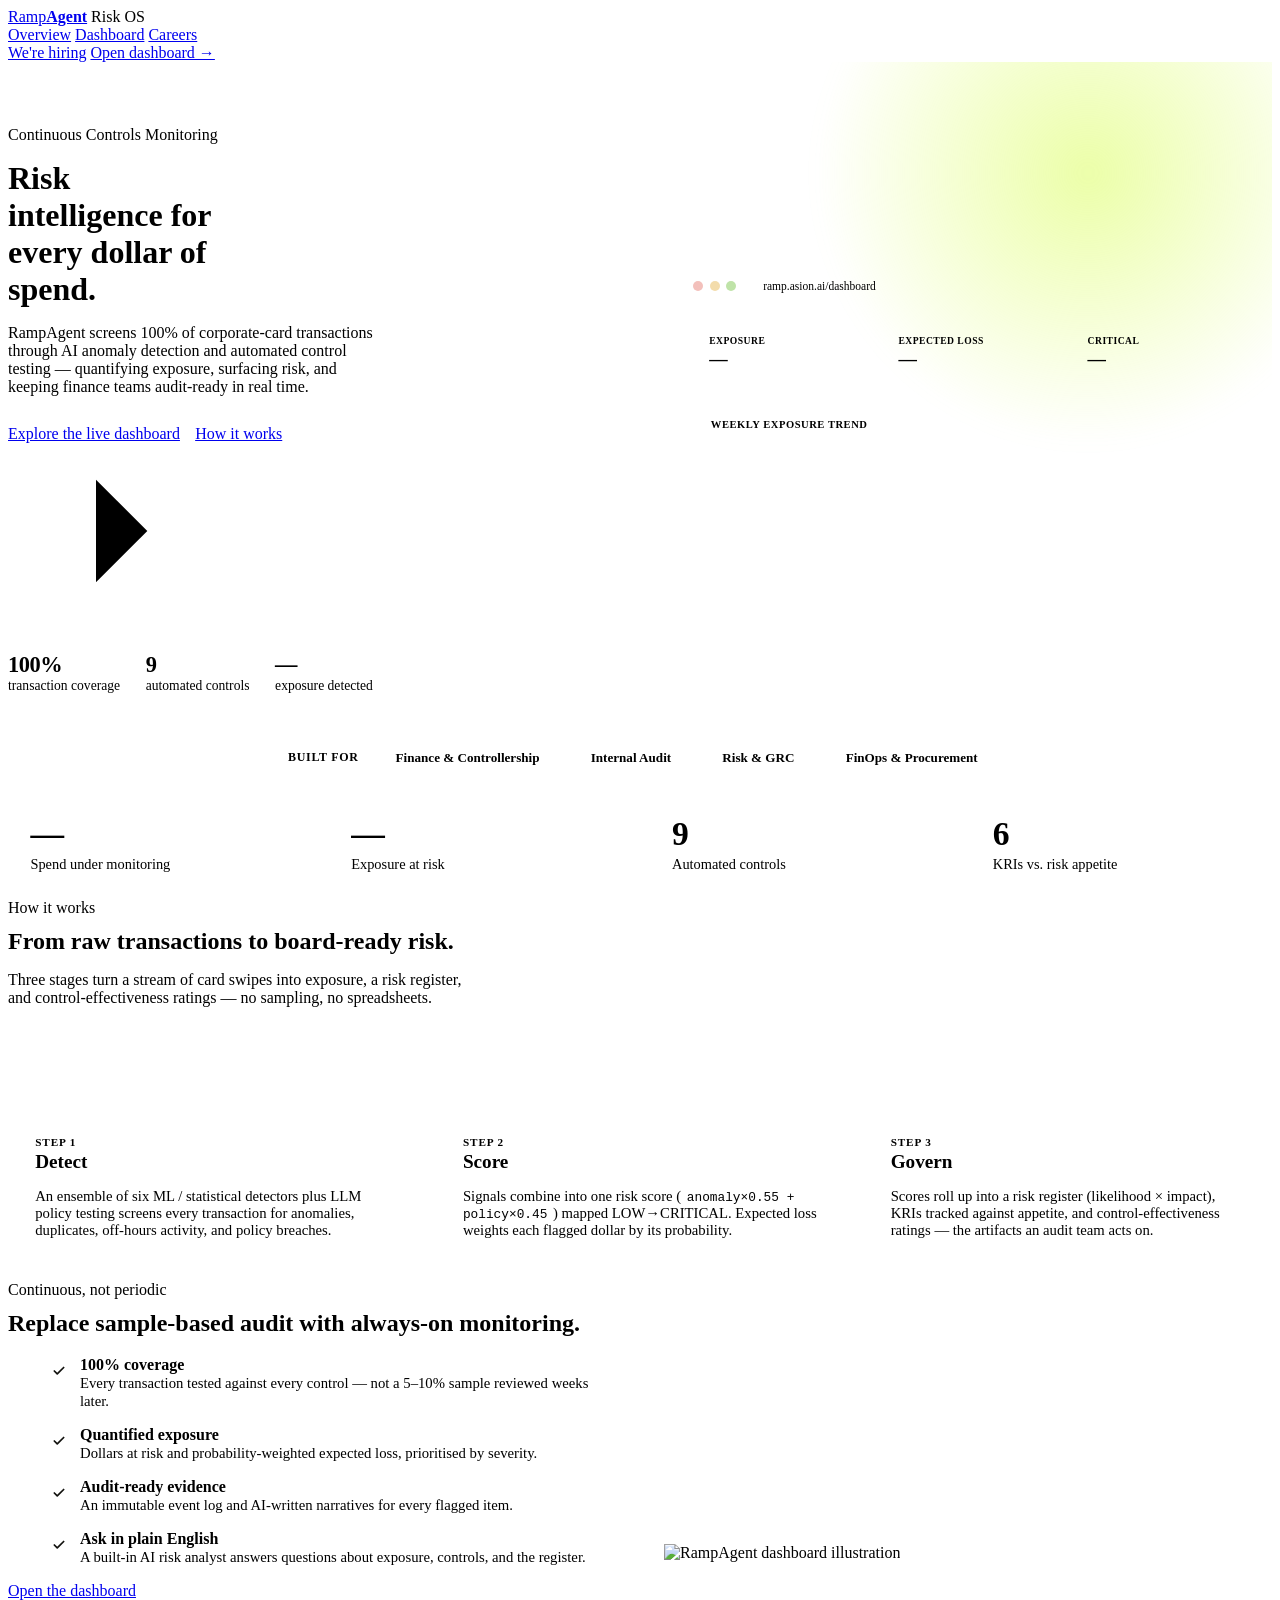
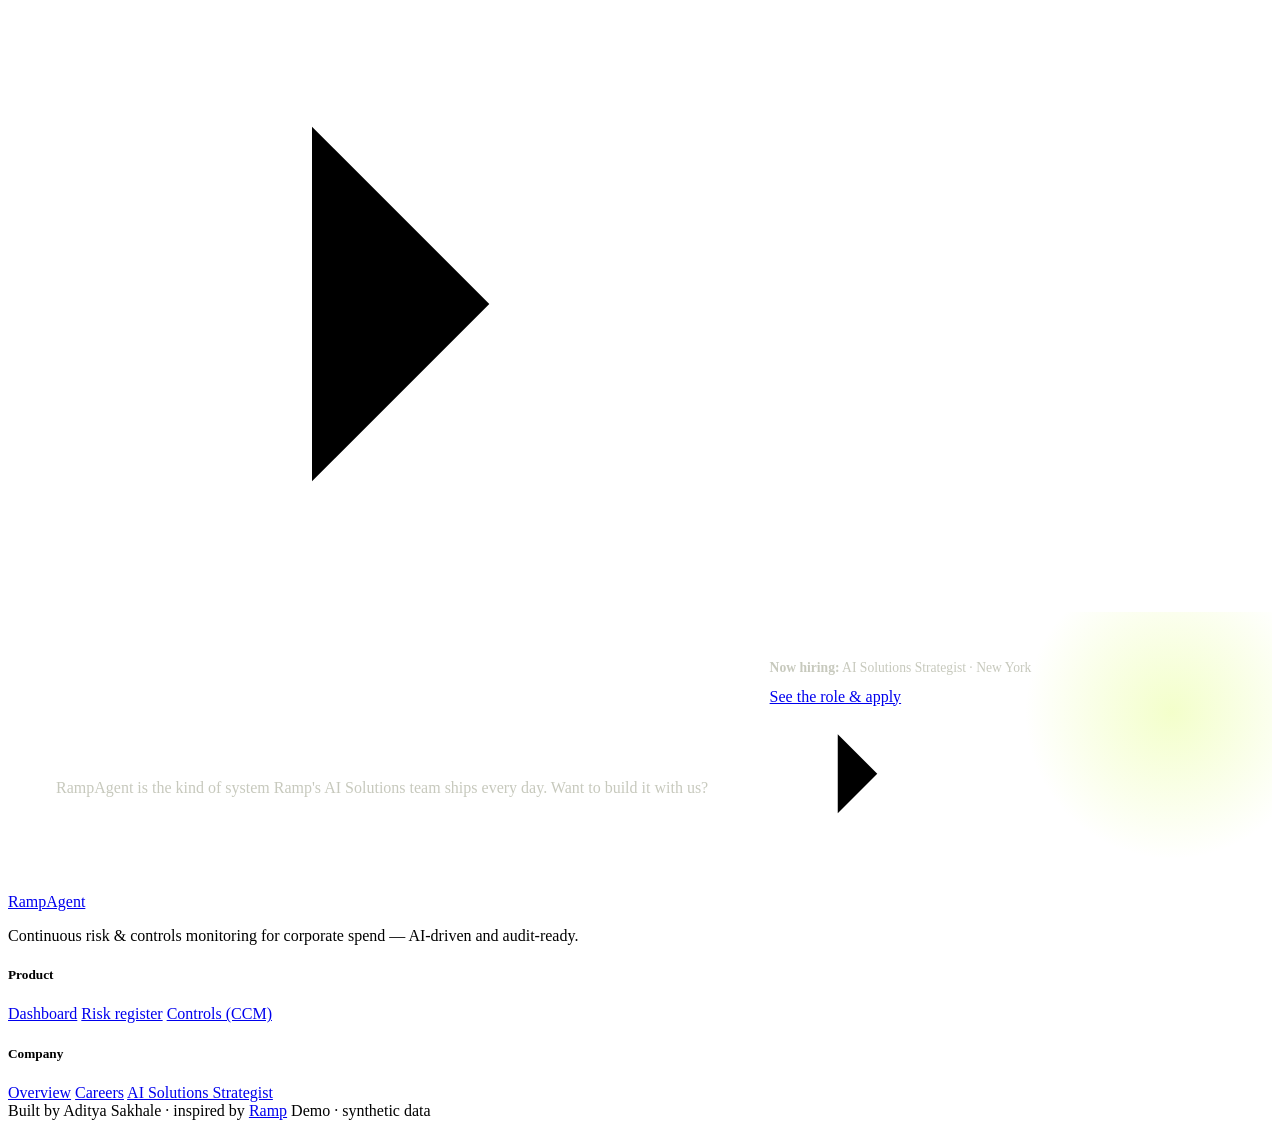
==== commit 4c9b84e9: "Rebuild site from scratch: unified premium Ramp-branded experience Recreate the whole Vercel site (p" ====
--- a/public/index.html
+++ b/public/index.html
@@ -3,716 +3,277 @@
 <head>
 <meta charset="UTF-8">
 <meta name="viewport" content="width=device-width, initial-scale=1.0">
-<title>RampAgent — Risk & Controls Monitoring</title>
-<script src="https://cdn.plot.ly/plotly-2.27.0.min.js"></script>
-<link rel="preconnect" href="https://fonts.googleapis.com">
-<link href="https://fonts.googleapis.com/css2?family=Inter:wght@400;500;600;700;800&display=swap" rel="stylesheet">
+<title>RampAgent — Continuous Risk & Controls Monitoring</title>
+<meta name="description" content="AI-driven continuous controls monitoring and financial-risk intelligence for corporate spend.">
+<link rel="stylesheet" href="/styles.css">
 <style>
-*{margin:0;padding:0;box-sizing:border-box}
-:root{
-  --bg:#f5f7fa;--panel:#ffffff;--panel-2:#fafbfc;
-  --border:#e7eaf0;--border-2:#eef1f5;
-  --text:#141b2d;--muted:#667085;--dim:#98a2b3;
-  --primary:#3366ff;--primary-soft:#ecf1ff;
-  --green:#16a34a;--green-soft:#e8f6ee;
-  --amber:#d97706;--amber-soft:#fdf1de;
-  --red:#dc2626;--red-soft:#fdeaea;
-  --blue:#2563eb;--blue-soft:#e8f0fe;
-  --shadow:0 1px 2px rgba(16,24,40,.04),0 1px 3px rgba(16,24,40,.06);
-  --shadow-lg:0 4px 16px rgba(16,24,40,.08);
-  --radius:14px;
+/* ---- Hero ---- */
+.hero{padding:4rem 0 2rem;position:relative;overflow:hidden}
+.hero::before{content:'';position:absolute;top:-30%;right:-10%;width:620px;height:620px;border-radius:50%;
+  background:radial-gradient(circle,rgba(216,254,81,.5),transparent 62%);filter:blur(10px);pointer-events:none;z-index:0}
+.hero-grid{display:grid;grid-template-columns:1.05fr 1fr;gap:3rem;align-items:center;position:relative;z-index:1}
+.hero h1{margin:1rem 0 .2rem;max-width:14ch}
+.hero .h-lead{max-width:46ch;margin-top:1rem}
+.hero-cta{display:flex;gap:.7rem;margin-top:1.8rem;flex-wrap:wrap}
+.hero-meta{display:flex;gap:1.6rem;margin-top:1.8rem;flex-wrap:wrap}
+.hero-meta .m{font-size:.85rem;color:var(--muted)}
+.hero-meta .m b{display:block;font-size:1.4rem;color:var(--ink);font-weight:800;letter-spacing:-.02em}
+
+/* product preview window */
+.preview{background:var(--paper);border:1px solid var(--line);border-radius:var(--r-lg);box-shadow:var(--shadow-lg);
+  overflow:hidden}
+.preview-bar{display:flex;align-items:center;gap:.4rem;padding:.7rem .9rem;border-bottom:1px solid var(--line);background:var(--paper-2)}
+.preview-bar .d{width:10px;height:10px;border-radius:50%}
+.preview-bar .d1{background:#f3c0bb}.preview-bar .d2{background:#f3dcab}.preview-bar .d3{background:#bfe3a8}
+.preview-bar .url{margin-left:.6rem;font-size:.72rem;color:var(--dim);background:var(--paper);border:1px solid var(--line);
+  border-radius:var(--r-pill);padding:.2rem .7rem}
+.preview-body{padding:1.1rem}
+.pv-kpis{display:grid;grid-template-columns:repeat(3,1fr);gap:.6rem;margin-bottom:.9rem}
+.pv-kpi{border:1px solid var(--line);border-radius:10px;padding:.7rem .8rem}
+.pv-kpi .l{font-size:.6rem;text-transform:uppercase;letter-spacing:.05em;color:var(--dim);font-weight:700}
+.pv-kpi .v{font-size:1.15rem;font-weight:800;letter-spacing:-.02em;margin-top:.15rem}
+.pv-kpi .c{color:var(--red);font-size:.62rem;font-weight:700}
+.pv-chart{border:1px solid var(--line);border-radius:10px;padding:.8rem .9rem}
+.pv-chart .ch-t{font-size:.66rem;text-transform:uppercase;letter-spacing:.05em;color:var(--dim);font-weight:700;margin-bottom:.6rem}
+.pv-bars{display:flex;align-items:flex-end;gap:.45rem;height:84px}
+.pv-bars .b{flex:1;border-radius:4px 4px 0 0;background:var(--ink);opacity:.85}
+.pv-bars .b.lime{background:var(--lime-deep);opacity:1}
+
+/* ---- Trust strip ---- */
+.trust{border-top:1px solid var(--line);border-bottom:1px solid var(--line);background:var(--paper-2)}
+.trust .container{display:flex;align-items:center;gap:1.4rem;padding:1.1rem 1.5rem;flex-wrap:wrap;justify-content:center}
+.trust .lab{font-size:.75rem;font-weight:700;letter-spacing:.06em;text-transform:uppercase;color:var(--dim)}
+.trust .pill{font-size:.82rem;font-weight:600;color:var(--muted);background:var(--paper);border:1px solid var(--line);
+  border-radius:var(--r-pill);padding:.4rem .9rem}
+
+/* ---- Stat band ---- */
+.stats{display:grid;grid-template-columns:repeat(4,1fr);gap:1.2rem}
+.stat{background:var(--paper);border:1px solid var(--line);border-radius:var(--r);padding:1.6rem 1.4rem;box-shadow:var(--shadow)}
+.stat .v{font-size:2.1rem;font-weight:900;letter-spacing:-.03em}
+.stat .l{color:var(--muted);font-size:.9rem;margin-top:.2rem}
+.stat:nth-child(2) .v,.stat:nth-child(4) .v{color:var(--ink)}
+
+/* ---- Features ---- */
+.feat-head{max-width:60ch;margin-bottom:2.4rem}
+.feat-grid{display:grid;grid-template-columns:repeat(3,1fr);gap:1.2rem}
+.feat{background:var(--paper);border:1px solid var(--line);border-radius:var(--r-lg);padding:1.7rem;box-shadow:var(--shadow);
+  transition:transform .2s,box-shadow .2s}
+.feat:hover{transform:translateY(-4px);box-shadow:var(--shadow-lg)}
+.feat .ic{width:46px;height:46px;border-radius:13px;background:var(--lime);display:flex;align-items:center;justify-content:center;margin-bottom:1.1rem}
+.feat .ic svg{width:22px;height:22px;stroke:var(--ink);stroke-width:2;fill:none}
+.feat .step{font-size:.7rem;font-weight:800;letter-spacing:.08em;text-transform:uppercase;color:var(--dim)}
+.feat h3{font-size:1.2rem;font-weight:800;margin:.2rem 0 .5rem}
+.feat p{color:var(--muted);font-size:.92rem}
+.feat code{background:var(--paper-2);border:1px solid var(--line);border-radius:5px;padding:.05rem .35rem;font-size:.8rem;font-family:'SF Mono',ui-monospace,monospace}
+
+/* ---- Capabilities split ---- */
+.cap{display:grid;grid-template-columns:1fr 1fr;gap:3rem;align-items:center}
+.cap-img{border-radius:var(--r-lg);overflow:hidden;box-shadow:var(--shadow);aspect-ratio:3/2;background:var(--lime-soft)}
+.cap-list{list-style:none;margin-top:1.2rem}
+.cap-list li{position:relative;padding-left:2rem;margin:1rem 0}
+.cap-list li b{display:block;font-weight:700}
+.cap-list li span{color:var(--muted);font-size:.92rem}
+.cap-list li::before{content:'';position:absolute;left:0;top:.2rem;width:22px;height:22px;border-radius:7px;
+  background:var(--lime);background-image:url("data:image/svg+xml,%3Csvg xmlns='http://www.w3.org/2000/svg' width='14' height='14' viewBox='0 0 24 24' fill='none' stroke='%2313130f' stroke-width='3' stroke-linecap='round' stroke-linejoin='round'%3E%3Cpolyline points='20 6 9 17 4 12'/%3E%3C/svg%3E");background-repeat:no-repeat;background-position:center}
+
+/* ---- CTA band ---- */
+.cta{background:var(--ink);border-radius:var(--r-lg);padding:3rem;display:grid;grid-template-columns:1.5fr 1fr;
+  gap:2rem;align-items:center;color:#fff;position:relative;overflow:hidden}
+.cta::after{content:'';position:absolute;right:-60px;top:-60px;width:320px;height:320px;border-radius:50%;
+  background:radial-gradient(circle,rgba(216,254,81,.3),transparent 65%)}
+.cta h2{font-size:1.9rem;font-weight:800;position:relative;z-index:1}
+.cta p{color:#c7c9bd;margin-top:.6rem;position:relative;z-index:1}
+.cta .actions{position:relative;z-index:1;display:flex;flex-direction:column;gap:.7rem;align-items:flex-start}
+.cta .role{font-size:.85rem;color:#c7c9bd}
+.cta .role b{color:var(--lime)}
+
+@media(max-width:860px){
+  .hero-grid,.cap,.cta{grid-template-columns:1fr}
+  .stats{grid-template-columns:repeat(2,1fr)}
+  .feat-grid{grid-template-columns:1fr}
+  .preview{order:-1}
 }
-body{font-family:'Inter',system-ui,-apple-system,sans-serif;background:var(--bg);color:var(--text);
-  line-height:1.5;-webkit-font-smoothing:antialiased}
-a{color:var(--primary);text-decoration:none}
-svg{display:block}
-
-/* ---- Layout ---- */
-.layout{display:flex;min-height:100vh}
-.sidebar{width:248px;background:var(--panel);border-right:1px solid var(--border);
-  display:flex;flex-direction:column;position:sticky;top:0;height:100vh;flex-shrink:0}
-.main{flex:1;min-width:0;display:flex;flex-direction:column}
-
-/* ---- Brand ---- */
-.brand{display:flex;align-items:center;gap:.7rem;padding:1.4rem 1.4rem 1.2rem}
-.brand-logo{width:38px;height:38px;border-radius:10px;background:linear-gradient(135deg,#3366ff,#5b8cff);
-  display:flex;align-items:center;justify-content:center;color:#fff;flex-shrink:0;box-shadow:0 4px 10px rgba(51,102,255,.3)}
-.brand-name{font-size:1.05rem;font-weight:800;letter-spacing:-.02em;line-height:1.1}
-.brand-sub{font-size:.7rem;color:var(--muted);font-weight:500;margin-top:1px}
-
-/* ---- Nav ---- */
-.nav{padding:.4rem .7rem;flex:1;overflow-y:auto}
-.nav-item{display:flex;align-items:center;gap:.7rem;padding:.6rem .75rem;border-radius:9px;
-  font-size:.85rem;font-weight:600;color:var(--muted);cursor:pointer;margin-bottom:2px;transition:all .15s}
-.nav-item svg{width:18px;height:18px;stroke:currentColor;stroke-width:1.9;fill:none;flex-shrink:0}
-.nav-item:hover{background:var(--panel-2);color:var(--text)}
-.nav-item.active{background:var(--primary-soft);color:var(--primary)}
-
-/* ---- Assistant card ---- */
-.assistant{margin:.7rem;padding:1rem;border-radius:12px;background:linear-gradient(160deg,#f0f4ff,#eaf0ff);
-  border:1px solid #dce6ff}
-.assistant-top{display:flex;align-items:center;gap:.5rem;margin-bottom:.6rem}
-.assistant-avatar{width:30px;height:30px;border-radius:8px;background:#3366ff;display:flex;align-items:center;
-  justify-content:center;color:#fff;font-size:.9rem;flex-shrink:0}
-.assistant-text{font-size:.78rem;color:#37456b;line-height:1.45}
-.assistant-link{display:inline-flex;align-items:center;gap:4px;font-size:.78rem;font-weight:700;margin-top:.6rem}
-
-/* ---- Topbar ---- */
-.topbar{display:flex;align-items:center;gap:1rem;padding:.85rem 1.6rem;background:var(--panel);
-  border-bottom:1px solid var(--border);position:sticky;top:0;z-index:20}
-.search{flex:1;max-width:520px;position:relative}
-.search input{width:100%;border:1px solid var(--border);background:var(--panel-2);border-radius:10px;
-  padding:.6rem .9rem .6rem 2.3rem;font-size:.85rem;font-family:inherit;color:var(--text);outline:none;transition:border-color .15s}
-.search input:focus{border-color:#b9c8ff;background:#fff}
-.search svg{position:absolute;left:.8rem;top:50%;transform:translateY(-50%);width:16px;height:16px;
-  stroke:var(--dim);stroke-width:2;fill:none}
-.topbar-spacer{flex:1}
-.pill-active{display:inline-flex;align-items:center;gap:.45rem;background:var(--green-soft);color:var(--green);
-  font-size:.78rem;font-weight:700;padding:.45rem .8rem;border-radius:20px;border:1px solid #cdeed8}
-.dot-live{width:7px;height:7px;border-radius:50%;background:var(--green);box-shadow:0 0 0 3px rgba(22,163,74,.18)}
-.icon-btn{position:relative;width:38px;height:38px;border-radius:10px;border:1px solid var(--border);
-  background:var(--panel);display:flex;align-items:center;justify-content:center;cursor:pointer}
-.icon-btn svg{width:18px;height:18px;stroke:var(--muted);stroke-width:1.9;fill:none}
-.badge-count{position:absolute;top:-6px;right:-6px;min-width:18px;height:18px;border-radius:9px;background:var(--red);
-  color:#fff;font-size:.62rem;font-weight:700;display:flex;align-items:center;justify-content:center;padding:0 4px}
-.avatar{width:38px;height:38px;border-radius:10px;background:linear-gradient(135deg,#3366ff,#7aa0ff);color:#fff;
-  font-size:.85rem;font-weight:700;display:flex;align-items:center;justify-content:center}
-
-/* ---- Page ---- */
-.page{padding:1.6rem;max-width:1480px;margin:0 auto;width:100%}
-.page-head{display:flex;justify-content:space-between;align-items:flex-start;margin-bottom:1.4rem;gap:1rem;flex-wrap:wrap}
-.page-head h1{font-size:1.6rem;font-weight:800;letter-spacing:-.02em}
-.page-head .sub{color:var(--muted);font-size:.9rem;margin-top:.2rem}
-.daterange{display:inline-flex;align-items:center;gap:.5rem;background:var(--panel);border:1px solid var(--border);
-  border-radius:10px;padding:.55rem .9rem;font-size:.82rem;font-weight:600;color:var(--text);box-shadow:var(--shadow)}
-.daterange svg{width:15px;height:15px;stroke:var(--muted);stroke-width:1.9;fill:none}
-
-/* ---- Metric cards ---- */
-.metrics{display:grid;grid-template-columns:repeat(5,1fr);gap:1rem;margin-bottom:1.3rem}
-.metric{background:var(--panel);border:1px solid var(--border);border-radius:var(--radius);padding:1.1rem 1.2rem;
-  box-shadow:var(--shadow);transition:box-shadow .2s,transform .2s}
-.metric:hover{box-shadow:var(--shadow-lg);transform:translateY(-2px)}
-.metric-top{display:flex;align-items:center;gap:.6rem;margin-bottom:.7rem}
-.metric-ic{width:34px;height:34px;border-radius:9px;display:flex;align-items:center;justify-content:center;flex-shrink:0}
-.metric-ic svg{width:17px;height:17px;stroke-width:2;fill:none}
-.ic-blue{background:var(--blue-soft)}.ic-blue svg{stroke:var(--blue)}
-.ic-green{background:var(--green-soft)}.ic-green svg{stroke:var(--green)}
-.ic-amber{background:var(--amber-soft)}.ic-amber svg{stroke:var(--amber)}
-.ic-red{background:var(--red-soft)}.ic-red svg{stroke:var(--red)}
-.ic-violet{background:#f0ecff}.ic-violet svg{stroke:#6d28d9}
-.metric-label{font-size:.78rem;color:var(--muted);font-weight:600}
-.metric-value{font-size:1.55rem;font-weight:800;letter-spacing:-.02em}
-.metric-delta{font-size:.76rem;font-weight:600;margin-top:.35rem;display:flex;align-items:center;gap:.3rem}
-.metric-delta svg{width:13px;height:13px;stroke-width:2.4;fill:none}
-.d-red{color:var(--red)}.d-green{color:var(--green)}.d-amber{color:var(--amber)}.d-muted{color:var(--muted)}
-
-/* ---- Panels ---- */
-.row{display:grid;gap:1.1rem;margin-bottom:1.1rem}
-.row-2{grid-template-columns:1.7fr 1fr}
-.row-3{grid-template-columns:repeat(3,1fr)}
-.panel{background:var(--panel);border:1px solid var(--border);border-radius:var(--radius);box-shadow:var(--shadow);
-  display:flex;flex-direction:column;overflow:hidden}
-.panel-head{display:flex;align-items:center;justify-content:space-between;padding:1.05rem 1.25rem .85rem}
-.panel-title{display:flex;align-items:center;gap:.55rem;font-size:.98rem;font-weight:700}
-.panel-title svg{width:18px;height:18px;stroke:var(--primary);stroke-width:1.9;fill:none}
-.panel-link{font-size:.78rem;font-weight:600;color:var(--primary);cursor:pointer}
-.panel-body{padding:0 1.25rem 1.1rem}
-
-/* ---- Tables ---- */
-.tbl{width:100%;border-collapse:collapse;font-size:.82rem}
-.tbl th{text-align:left;padding:.55rem .6rem;color:var(--dim);font-size:.7rem;font-weight:600;
-  text-transform:uppercase;letter-spacing:.04em;border-bottom:1px solid var(--border-2)}
-.tbl td{padding:.65rem .6rem;border-bottom:1px solid var(--border-2);vertical-align:middle}
-.tbl tr:last-child td{border-bottom:none}
-.tbl tr:hover td{background:var(--panel-2)}
-.cell-item{display:flex;align-items:center;gap:.6rem;font-weight:600}
-.item-ic{width:26px;height:26px;border-radius:7px;background:var(--panel-2);border:1px solid var(--border-2);
-  display:flex;align-items:center;justify-content:center;font-size:.8rem;flex-shrink:0;color:var(--muted);font-weight:700}
-.muted{color:var(--muted)}
-.mono{font-family:'SF Mono',ui-monospace,monospace;font-size:.74rem;color:var(--dim)}
-
-/* ---- Badges & buttons ---- */
-.tag{display:inline-block;font-size:.7rem;font-weight:700;padding:.2rem .55rem;border-radius:7px;letter-spacing:.01em}
-.tag-critical{background:var(--red-soft);color:var(--red)}
-.tag-high{background:var(--amber-soft);color:var(--amber)}
-.tag-medium{background:var(--blue-soft);color:var(--blue)}
-.tag-low{background:var(--green-soft);color:var(--green)}
-.tag-effective{background:var(--green-soft);color:var(--green)}
-.tag-needs{background:var(--amber-soft);color:var(--amber)}
-.tag-ineffective{background:var(--red-soft);color:var(--red)}
-.btn{font-family:inherit;font-size:.74rem;font-weight:700;padding:.4rem .75rem;border-radius:8px;cursor:pointer;
-  border:1px solid transparent;transition:all .15s;background:none}
-.btn-review{border-color:#c9d6ff;color:var(--primary);background:#fff}
-.btn-review:hover{background:var(--primary-soft)}
-.btn-block{border-color:#f2c4c4;color:var(--red);background:#fff}
-.btn-block:hover{background:var(--red-soft)}
-.btn-ok{border-color:#bfe6cd;color:var(--green);background:#fff}
-.btn-ok:hover{background:var(--green-soft)}
-.btn-row{display:flex;gap:.4rem;justify-content:flex-end}
-
-/* ---- Queue ---- */
-.queue-item{display:flex;align-items:center;gap:.75rem;padding:.75rem 0;border-bottom:1px solid var(--border-2)}
-.queue-item:last-child{border-bottom:none}
-.q-avatar{width:38px;height:38px;border-radius:10px;display:flex;align-items:center;justify-content:center;
-  font-size:.8rem;font-weight:700;color:#fff;flex-shrink:0}
-.q-main{flex:1;min-width:0}
-.q-name{font-weight:700;font-size:.85rem}
-.q-meta{font-size:.74rem;color:var(--muted)}
-.q-amount{font-weight:700;font-size:.85rem;text-align:right;white-space:nowrap}
-
-/* ---- KRI list ---- */
-.kri-item{display:flex;align-items:center;justify-content:space-between;padding:.6rem 0;border-bottom:1px solid var(--border-2)}
-.kri-item:last-child{border-bottom:none}
-.kri-l{display:flex;align-items:center;gap:.6rem;min-width:0}
-.kri-dot{width:9px;height:9px;border-radius:50%;flex-shrink:0}
-.kri-dot.RED{background:var(--red)}.kri-dot.AMBER{background:var(--amber)}.kri-dot.GREEN{background:var(--green)}
-.kri-nm{font-size:.82rem;font-weight:600}
-.kri-dt{font-size:.7rem;color:var(--dim)}
-.kri-r{text-align:right;flex-shrink:0}
-.kri-val{font-size:.95rem;font-weight:800}
-.kri-val.RED{color:var(--red)}.kri-val.AMBER{color:var(--amber)}.kri-val.GREEN{color:var(--green)}
-
-/* ---- Control rows ---- */
-.ctrl-item{display:flex;align-items:center;justify-content:space-between;padding:.55rem 0;border-bottom:1px solid var(--border-2);gap:.5rem}
-.ctrl-item:last-child{border-bottom:none}
-.ctrl-nm{font-size:.8rem;font-weight:600}
-.ctrl-meta{font-size:.7rem;color:var(--muted)}
-
-/* ---- Audit / event log ---- */
-.log-row td .ev{display:flex;align-items:center;gap:.55rem;font-weight:600}
-.ev-ic{width:26px;height:26px;border-radius:50%;display:flex;align-items:center;justify-content:center;flex-shrink:0}
-.ev-ic svg{width:14px;height:14px;stroke-width:2;fill:none}
-
-/* ---- Chat ---- */
-.chat-row{display:flex;gap:.6rem}
-.chat-input{flex:1;border:1px solid var(--border);background:var(--panel-2);border-radius:10px;padding:.6rem .9rem;
-  font-size:.85rem;font-family:inherit;outline:none}
-.chat-input:focus{border-color:#b9c8ff;background:#fff}
-.chat-btn{background:var(--primary);color:#fff;border:none;border-radius:10px;padding:.6rem 1.2rem;font-weight:700;
-  font-size:.82rem;cursor:pointer;font-family:inherit}
-.chat-btn:disabled{opacity:.55;cursor:not-allowed}
-.chat-resp{margin-top:.9rem;padding:.9rem 1rem;background:var(--panel-2);border:1px solid var(--border-2);
-  border-radius:10px;font-size:.83rem;line-height:1.6;display:none}
-
-/* ---- Intro / explainer ---- */
-.intro{display:flex;gap:1rem;align-items:flex-start;background:linear-gradient(120deg,#eef3ff,#f6f9ff);
-  border:1px solid #dce6ff;border-radius:var(--radius);padding:1.1rem 1.25rem;margin-bottom:1.3rem}
-.intro-ic{width:36px;height:36px;border-radius:10px;background:#3366ff;flex-shrink:0;display:flex;
-  align-items:center;justify-content:center;color:#fff}
-.intro-ic svg{width:19px;height:19px;stroke:#fff;stroke-width:2;fill:none}
-.intro h3{font-size:.95rem;font-weight:700;margin-bottom:.2rem}
-.intro p{font-size:.83rem;color:#42506e;line-height:1.55}
-.intro p strong{color:#1e2a4a}
-
-/* ---- Panel description ---- */
-.panel-desc{font-size:.76rem;color:var(--muted);margin:-.2rem 0 .85rem;line-height:1.45}
-
-/* ---- Info tooltip ---- */
-.help{display:inline-flex;align-items:center;justify-content:center;width:14px;height:14px;border-radius:50%;
-  border:1px solid var(--dim);color:var(--dim);font-size:.6rem;font-weight:700;margin-left:.35rem;cursor:help;vertical-align:middle}
-
-/* ---- Methodology ---- */
-.method-head{font-size:1.05rem;font-weight:800;margin:.4rem 0 1rem;letter-spacing:-.01em}
-.method-grid{display:grid;grid-template-columns:repeat(3,1fr);gap:1rem;margin-bottom:1.1rem}
-.method-card{background:var(--panel);border:1px solid var(--border);border-radius:var(--radius);padding:1.1rem 1.2rem;box-shadow:var(--shadow)}
-.method-step{display:inline-flex;align-items:center;justify-content:center;width:24px;height:24px;border-radius:7px;
-  background:var(--primary-soft);color:var(--primary);font-size:.78rem;font-weight:800;margin-bottom:.6rem}
-.method-card h4{font-size:.9rem;font-weight:700;margin-bottom:.35rem}
-.method-card p{font-size:.8rem;color:var(--muted);line-height:1.55}
-.method-card p strong{color:var(--text)}
-.method-card code{background:var(--panel-2);border:1px solid var(--border-2);border-radius:5px;padding:.05rem .3rem;
-  font-size:.74rem;font-family:'SF Mono',ui-monospace,monospace;color:#3a4a6b}
-
-/* ---- Footer ---- */
-.footer{text-align:center;padding:1.6rem;color:var(--dim);font-size:.76rem}
-.footer strong{color:var(--muted)}
-
-/* ---- Loading ---- */
-.loading{text-align:center;padding:5rem;color:var(--muted)}
-.spinner{display:inline-block;width:26px;height:26px;border:3px solid var(--border);border-top-color:var(--primary);
-  border-radius:50%;animation:spin .6s linear infinite;margin-bottom:.8rem}
-@keyframes spin{to{transform:rotate(360deg)}}
-
-@media(max-width:1180px){.metrics{grid-template-columns:repeat(3,1fr)}.row-2,.row-3{grid-template-columns:1fr}}
-@media(max-width:820px){.sidebar{display:none}.metrics{grid-template-columns:repeat(2,1fr)}.page{padding:1rem}}
 </style>
 </head>
 <body>
-<div class="layout">
-
-  <!-- ───────── Sidebar ───────── -->
-  <aside class="sidebar">
-    <div class="brand">
-      <div class="brand-logo">
-        <svg width="20" height="20" viewBox="0 0 24 24" fill="none" stroke="#fff" stroke-width="2.2" stroke-linecap="round" stroke-linejoin="round"><path d="M12 2 4 6v6c0 5 3.4 7.7 8 10 4.6-2.3 8-5 8-10V6z"/><path d="M9 12l2 2 4-4"/></svg>
+
+<!-- NAV -->
+<nav class="nav"><div class="nav-inner">
+  <a class="brand" href="/"><span class="brand-mark"></span><span class="brand-word">Ramp<b style="color:var(--lime-deep)">Agent</b></span></a>
+  <span class="nav-tag">Risk OS</span>
+  <div class="nav-links">
+    <a class="nav-link active" href="/">Overview</a>
+    <a class="nav-link" href="/dashboard.html">Dashboard</a>
+    <a class="nav-link" href="/careers.html">Careers</a>
+  </div>
+  <div class="nav-spacer"></div>
+  <div class="nav-right">
+    <a class="btn btn-ghost btn-sm" href="/careers.html">We're hiring</a>
+    <a class="btn btn-ink btn-sm" href="/dashboard.html">Open dashboard →</a>
+  </div>
+</div></nav>
+
+<!-- HERO -->
+<header class="hero"><div class="container hero-grid">
+  <div>
+    <span class="eyebrow">Continuous Controls Monitoring</span>
+    <h1 class="display">Risk intelligence for every dollar of spend.</h1>
+    <p class="h-lead">RampAgent screens 100% of corporate-card transactions through AI anomaly detection and automated control testing — quantifying exposure, surfacing risk, and keeping finance teams audit-ready in real time.</p>
+    <div class="hero-cta">
+      <a class="btn btn-lime btn-lg" href="/dashboard.html">Explore the live dashboard
+        <svg viewBox="0 0 24 24"><line x1="5" y1="12" x2="19" y2="12"/><polyline points="12 5 19 12 12 19"/></svg></a>
+      <a class="btn btn-ghost btn-lg" href="#how">How it works</a>
+    </div>
+    <div class="hero-meta" id="hero-meta">
+      <div class="m"><b>100%</b> transaction coverage</div>
+      <div class="m"><b>9</b> automated controls</div>
+      <div class="m"><b>—</b> exposure detected</div>
+    </div>
+  </div>
+  <div class="preview" id="preview">
+    <div class="preview-bar"><span class="d d1"></span><span class="d d2"></span><span class="d d3"></span>
+      <span class="url">ramp.asion.ai/dashboard</span></div>
+    <div class="preview-body" id="preview-body">
+      <div class="pv-kpis">
+        <div class="pv-kpi"><div class="l">Exposure</div><div class="v" id="pv-exp">—</div><div class="c" id="pv-exp-d">&nbsp;</div></div>
+        <div class="pv-kpi"><div class="l">Expected loss</div><div class="v" id="pv-loss">—</div><div class="c">&nbsp;</div></div>
+        <div class="pv-kpi"><div class="l">Critical</div><div class="v" id="pv-crit">—</div><div class="c" id="pv-crit-d">&nbsp;</div></div>
       </div>
-      <div>
-        <div class="brand-name">RampAgent</div>
-        <div class="brand-sub">AI Risk &amp; Controls Agent</div>
+      <div class="pv-chart">
+        <div class="ch-t">Weekly exposure trend</div>
+        <div class="pv-bars" id="pv-bars"></div>
       </div>
     </div>
-
-    <nav class="nav">
-      <div class="nav-item active" onclick="goTo('top',this)"><svg viewBox="0 0 24 24"><rect x="3" y="3" width="7" height="7" rx="1.5"/><rect x="14" y="3" width="7" height="7" rx="1.5"/><rect x="3" y="14" width="7" height="7" rx="1.5"/><rect x="14" y="14" width="7" height="7" rx="1.5"/></svg>Overview</div>
-      <div class="nav-item" onclick="goTo('sec-watchlist',this)"><svg viewBox="0 0 24 24"><path d="M1 12s4-7 11-7 11 7 11 7-4 7-11 7-11-7-11-7z"/><circle cx="12" cy="12" r="3"/></svg>Risk Watchlist</div>
-      <div class="nav-item" onclick="goTo('sec-queue',this)"><svg viewBox="0 0 24 24"><path d="M9 11l3 3 8-8"/><path d="M20 12v6a2 2 0 0 1-2 2H6a2 2 0 0 1-2-2V6a2 2 0 0 1 2-2h9"/></svg>Review Queue</div>
-      <div class="nav-item" onclick="goTo('sec-register',this)"><svg viewBox="0 0 24 24"><path d="M10.3 3.3a2 2 0 0 1 3.4 0l7.3 12.6a2 2 0 0 1-1.7 3H4.7a2 2 0 0 1-1.7-3z"/><line x1="12" y1="9" x2="12" y2="13"/><line x1="12" y1="17" x2="12" y2="17"/></svg>Risk Register</div>
-      <div class="nav-item" onclick="goTo('sec-controls',this)"><svg viewBox="0 0 24 24"><path d="M12 22s8-4 8-10V5l-8-3-8 3v7c0 6 8 10 8 10z"/></svg>Controls</div>
-      <div class="nav-item" onclick="goTo('sec-vendors',this)"><svg viewBox="0 0 24 24"><path d="M3 21h18"/><path d="M5 21V7l8-4v18"/><path d="M19 21V11l-6-4"/></svg>Vendors</div>
-      <div class="nav-item" onclick="goTo('sec-audit',this)"><svg viewBox="0 0 24 24"><path d="M14 2H6a2 2 0 0 0-2 2v16a2 2 0 0 0 2 2h12a2 2 0 0 0 2-2V8z"/><polyline points="14 2 14 8 20 8"/><line x1="8" y1="13" x2="16" y2="13"/><line x1="8" y1="17" x2="13" y2="17"/></svg>Audit Trail</div>
-      <div class="nav-item" onclick="goTo('sec-analyst',this)"><svg viewBox="0 0 24 24"><path d="M21 15a2 2 0 0 1-2 2H7l-4 4V5a2 2 0 0 1 2-2h14a2 2 0 0 1 2 2z"/></svg>AI Analyst</div>
-    </nav>
-
-    <div class="assistant">
-      <div class="assistant-top">
-        <div class="assistant-avatar">✦</div>
-        <strong style="font-size:.82rem">Risk Agent</strong>
-      </div>
-      <div class="assistant-text" id="assistant-text">Reviewing your control exceptions…</div>
-      <a class="assistant-link" onclick="goTo('sec-analyst')">Ask the analyst →</a>
-    </div>
-  </aside>
-
-  <!-- ───────── Main ───────── -->
-  <div class="main">
-    <div class="topbar" id="top">
-      <div class="search">
-        <svg viewBox="0 0 24 24"><circle cx="11" cy="11" r="7"/><line x1="21" y1="21" x2="16.65" y2="16.65"/></svg>
-        <input placeholder="Search risks, controls, vendors…">
-      </div>
-      <div class="topbar-spacer"></div>
-      <span class="pill-active"><span class="dot-live"></span> Monitoring active</span>
-      <div class="icon-btn"><svg viewBox="0 0 24 24"><path d="M18 8a6 6 0 0 0-12 0c0 7-3 9-3 9h18s-3-2-3-9"/><path d="M13.7 21a2 2 0 0 1-3.4 0"/></svg><span class="badge-count" id="bell-count">0</span></div>
-      <div class="avatar">RT</div>
-    </div>
-
-    <div class="page" id="app">
-      <div class="loading" id="loading"><div class="spinner"></div><br>Loading risk analysis…</div>
-    </div>
-
-    <div class="footer">
-      <strong>RampAgent</strong> — Continuous Controls Monitoring &amp; Risk Intelligence &middot;
-      Ensemble ML anomaly detection &middot; LLM control testing (Llama 3.1 via Cerebras) &middot;
-      <a href="/careers.html" style="color:#3366ff;font-weight:600">We're hiring →</a> &middot;
-      Built by <strong>Aditya Sakhale</strong>
-    </div>
-  </div>
-</div>
+  </div>
+</div></header>
+
+<!-- TRUST -->
+<div class="trust"><div class="container">
+  <span class="lab">Built for</span>
+  <span class="pill">Finance &amp; Controllership</span>
+  <span class="pill">Internal Audit</span>
+  <span class="pill">Risk &amp; GRC</span>
+  <span class="pill">FinOps &amp; Procurement</span>
+</div></div>
+
+<!-- STATS -->
+<section class="section"><div class="container">
+  <div class="stats" id="stats">
+    <div class="stat"><div class="v" id="st-spend">—</div><div class="l">Spend under monitoring</div></div>
+    <div class="stat"><div class="v" id="st-exp" style="color:var(--red)">—</div><div class="l">Exposure at risk</div></div>
+    <div class="stat"><div class="v" id="st-ctrl">9</div><div class="l">Automated controls</div></div>
+    <div class="stat"><div class="v" id="st-kri">6</div><div class="l">KRIs vs. risk appetite</div></div>
+  </div>
+</div></section>
+
+<!-- FEATURES / HOW IT WORKS -->
+<section class="section" id="how" style="padding-top:0"><div class="container">
+  <div class="feat-head">
+    <span class="eyebrow ghost">How it works</span>
+    <h2 class="section-title" style="margin:.7rem 0 .4rem">From raw transactions to board-ready risk.</h2>
+    <p class="section-kicker">Three stages turn a stream of card swipes into exposure, a risk register, and control-effectiveness ratings — no sampling, no spreadsheets.</p>
+  </div>
+  <div class="feat-grid">
+    <div class="feat">
+      <div class="ic"><svg viewBox="0 0 24 24"><circle cx="11" cy="11" r="7"/><line x1="21" y1="21" x2="16.65" y2="16.65"/></svg></div>
+      <div class="step">Step 1</div><h3>Detect</h3>
+      <p>An ensemble of six ML / statistical detectors plus LLM policy testing screens every transaction for anomalies, duplicates, off-hours activity, and policy breaches.</p>
+    </div>
+    <div class="feat">
+      <div class="ic"><svg viewBox="0 0 24 24"><polyline points="3 17 9 11 13 15 21 6"/><polyline points="14 6 21 6 21 13"/></svg></div>
+      <div class="step">Step 2</div><h3>Score</h3>
+      <p>Signals combine into one risk score (<code>anomaly×0.55 + policy×0.45</code>) mapped LOW→CRITICAL. Expected loss weights each flagged dollar by its probability.</p>
+    </div>
+    <div class="feat">
+      <div class="ic"><svg viewBox="0 0 24 24"><path d="M12 22s8-4 8-10V5l-8-3-8 3v7c0 6 8 10 8 10z"/></svg></div>
+      <div class="step">Step 3</div><h3>Govern</h3>
+      <p>Scores roll up into a risk register (likelihood × impact), KRIs tracked against appetite, and control-effectiveness ratings — the artifacts an audit team acts on.</p>
+    </div>
+  </div>
+</div></section>
+
+<!-- CAPABILITIES -->
+<section class="section" style="padding-top:0"><div class="container cap">
+  <div>
+    <span class="eyebrow ghost">Continuous, not periodic</span>
+    <h2 class="section-title" style="margin:.7rem 0 .2rem">Replace sample-based audit with always-on monitoring.</h2>
+    <ul class="cap-list">
+      <li><b>100% coverage</b><span>Every transaction tested against every control — not a 5–10% sample reviewed weeks later.</span></li>
+      <li><b>Quantified exposure</b><span>Dollars at risk and probability-weighted expected loss, prioritised by severity.</span></li>
+      <li><b>Audit-ready evidence</b><span>An immutable event log and AI-written narratives for every flagged item.</span></li>
+      <li><b>Ask in plain English</b><span>A built-in AI risk analyst answers questions about exposure, controls, and the register.</span></li>
+    </ul>
+    <a class="btn btn-ink btn-lg" href="/dashboard.html" style="margin-top:1.4rem">Open the dashboard
+      <svg viewBox="0 0 24 24"><line x1="5" y1="12" x2="19" y2="12"/><polyline points="12 5 19 12 12 19"/></svg></a>
+  </div>
+  <div class="cap-img"><img src="/images/banner.svg" alt="RampAgent dashboard illustration" style="width:100%;height:100%;object-fit:cover"></div>
+</div></section>
+
+<!-- CTA -->
+<section class="section" style="padding-top:0"><div class="container">
+  <div class="cta">
+    <div>
+      <h2>We're building the risk layer for finance.</h2>
+      <p>RampAgent is the kind of system Ramp's AI Solutions team ships every day. Want to build it with us?</p>
+    </div>
+    <div class="actions">
+      <span class="role"><b>Now hiring:</b> AI Solutions Strategist · New York</span>
+      <a class="btn btn-lime btn-lg" href="/careers.html">See the role &amp; apply
+        <svg viewBox="0 0 24 24"><line x1="5" y1="12" x2="19" y2="12"/><polyline points="12 5 19 12 12 19"/></svg></a>
+    </div>
+  </div>
+</div></section>
+
+<!-- FOOTER -->
+<footer class="footer">
+  <div class="footer-inner">
+    <div>
+      <a class="brand" href="/"><span class="brand-mark"></span><span class="brand-word">RampAgent</span></a>
+      <p class="footer-tag">Continuous risk &amp; controls monitoring for corporate spend — AI-driven and audit-ready.</p>
+    </div>
+    <div><h5>Product</h5>
+      <a href="/dashboard.html">Dashboard</a>
+      <a href="/dashboard.html#register">Risk register</a>
+      <a href="/dashboard.html#controls">Controls (CCM)</a>
+    </div>
+    <div><h5>Company</h5>
+      <a href="/">Overview</a>
+      <a href="/careers.html">Careers</a>
+      <a href="/careers.html">AI Solutions Strategist</a>
+    </div>
+  </div>
+  <div class="footer-bottom"><div class="container">
+    <span>Built by Aditya Sakhale · inspired by <a href="https://ramp.com" target="_blank" rel="noopener">Ramp</a></span>
+    <span>Demo · synthetic data</span>
+  </div></div>
+</footer>
 
 <script>
-const TAG={CRITICAL:'tag-critical',HIGH:'tag-high',MEDIUM:'tag-medium',LOW:'tag-low'};
-const RISKCOLOR={CRITICAL:'#dc2626',HIGH:'#d97706',MEDIUM:'#2563eb',LOW:'#16a34a'};
-const AVATAR_COLORS=['#3366ff','#7c3aed','#0891b2','#db2777','#ea580c','#16a34a','#2563eb','#9333ea'];
-const PLOTLY_LAYOUT={paper_bgcolor:'transparent',plot_bgcolor:'transparent',
-  font:{family:'Inter',color:'#667085',size:11},margin:{l:30,r:15,t:10,b:35}};
-
-let DATA=null;
-
-async function init(){
+function fmt(n){return n>=1000?'$'+Math.round(n).toLocaleString('en-US'):'$'+(n||0).toFixed(0)}
+(async function(){
   try{
-    const r=await fetch('/data/results.json');
-    DATA=await r.json();
-    render();
-  }catch(e){
-    const l=document.getElementById('loading')||document.getElementById('app');
-    if(l)l.innerHTML='<p style="color:#dc2626;padding:2rem">Failed to render dashboard: '+esc(e.message)+'</p>';
-    console.error(e);
-  }
-}
-
-function esc(s){const d=document.createElement('div');d.textContent=s==null?'':s;return d.innerHTML}
-function fmt(n){if(n==null)return '$0';return n>=1000?'$'+Math.round(n).toLocaleString('en-US'):'$'+n.toFixed(0)}
-function initials(name){return (name||'?').split(' ').map(w=>w[0]).slice(0,2).join('').toUpperCase()}
-function tagClass(l){return 'tag '+(TAG[l]||'tag-low')}
-function arrowUp(){return '<svg viewBox="0 0 24 24" stroke="currentColor"><polyline points="6 15 12 9 18 15"/></svg>'}
-function arrowDn(){return '<svg viewBox="0 0 24 24" stroke="currentColor"><polyline points="6 9 12 15 18 9"/></svg>'}
-
-function goTo(id,el){
-  if(el){document.querySelectorAll('.nav-item').forEach(n=>n.classList.remove('active'));el.classList.add('active');}
-  const t=document.getElementById(id);
-  if(t)t.scrollIntoView({behavior:'smooth',block:'start'});
-}
-
-/* ───────── metric icons ───────── */
-const ICONS={
-  spend:'<svg viewBox="0 0 24 24"><circle cx="12" cy="12" r="9"/><path d="M12 7v10M9.5 9.5a2.5 2 0 0 1 5 0c0 1.5-5 1-5 3a2.5 2 0 0 0 5 0"/></svg>',
-  exposure:'<svg viewBox="0 0 24 24"><path d="M10.3 3.3a2 2 0 0 1 3.4 0l7.3 12.6a2 2 0 0 1-1.7 3H4.7a2 2 0 0 1-1.7-3z"/><line x1="12" y1="9" x2="12" y2="13"/><line x1="12" y1="17" x2="12" y2="17"/></svg>',
-  loss:'<svg viewBox="0 0 24 24"><polyline points="22 17 13.5 8.5 8.5 13.5 2 7"/><polyline points="16 17 22 17 22 11"/></svg>',
-  critical:'<svg viewBox="0 0 24 24"><circle cx="12" cy="12" r="9"/><line x1="12" y1="8" x2="12" y2="12"/><line x1="12" y1="16" x2="12" y2="16"/></svg>',
-  control:'<svg viewBox="0 0 24 24"><path d="M12 22s8-4 8-10V5l-8-3-8 3v7c0 6 8 10 8 10z"/></svg>',
-};
-
-function render(){
-  const s=DATA.summary, ex=DATA.exposure||{};
-  const crit=(DATA.risk_distribution&&DATA.risk_distribution.CRITICAL)||0;
-  document.getElementById('bell-count').textContent=crit;
-  document.getElementById('app').innerHTML=`
-
-  <div class="page-head">
-    <div>
-      <h1>Risk &amp; Controls Overview</h1>
-      <p class="sub">Here's what your monitoring agent flagged across corporate spend.</p>
-    </div>
-    <div class="daterange">
-      <svg viewBox="0 0 24 24"><rect x="3" y="4" width="18" height="18" rx="2"/><line x1="16" y1="2" x2="16" y2="6"/><line x1="8" y1="2" x2="8" y2="6"/><line x1="3" y1="10" x2="21" y2="10"/></svg>
-      Current period
-    </div>
-  </div>
-
-  <!-- Intro / explainer -->
-  <div class="intro">
-    <div class="intro-ic"><svg viewBox="0 0 24 24"><circle cx="12" cy="12" r="9"/><line x1="12" y1="11" x2="12" y2="16"/><line x1="12" y1="8" x2="12" y2="8"/></svg></div>
-    <div>
-      <h3>What you're looking at</h3>
-      <p>RampAgent screens <strong>100% of corporate-card transactions</strong> through ${(DATA.controls||[]).length} automated controls — combining machine-learning anomaly detection with policy/compliance testing — and rolls the results up into the metrics, KRIs, risk register and control ratings below. This view analyses <strong>${s.total_transactions} transactions (${fmt(s.total_spend)})</strong>, of which <strong>${s.flagged_count}</strong> triggered a control exception. It replaces sample-based, after-the-fact audit with continuous, quantified monitoring. <em style="color:#6b7488">Demo data is synthetic.</em></p>
-    </div>
-  </div>
-
-  <!-- Metrics -->
-  <div class="metrics">
-    ${metricCardT('spend','ic-blue','Spend Under Monitoring',fmt(s.total_spend),'total_spend',s.total_transactions+' txns · 100% coverage','Total corporate-card spend screened. Every transaction is tested — no sampling.')}
-    ${metricCardT('exposure','ic-red','Exposure at Risk',fmt(s.flagged_exposure!=null?s.flagged_exposure:0),'flagged_exposure',(s.exposure_rate!=null?s.exposure_rate:s.flag_rate).toFixed(1)+'% of spend','Total dollar value of transactions that triggered at least one control exception.')}
-    ${metricCardT('loss','ic-amber','Expected Loss',fmt(s.expected_loss!=null?s.expected_loss:0),'expected_loss','Probability-weighted','Risk-weighted exposure: each flagged amount multiplied by its risk score, then summed. A realistic loss estimate, not the worst case.')}
-    ${metricCardT('critical','ic-violet','Critical Risks',crit,'critical_count',crit+' need review','Transactions rated CRITICAL by the combined anomaly + policy risk score — the highest-priority items.')}
-    ${metricCardT('control','ic-green','Control Exceptions',s.flagged_count,'control_exceptions',s.flag_rate.toFixed(1)+'% failure rate','Count of transactions where one or more automated controls raised an exception (the control failure rate).')}
-  </div>
-
-  <!-- Risk exposure trend -->
-  ${(DATA.trends&&DATA.trends.available)?`
-  <div class="row">
-    <div class="panel">
-      <div class="panel-head">
-        <div class="panel-title"><svg viewBox="0 0 24 24"><polyline points="3 17 9 11 13 15 21 6"/><polyline points="14 6 21 6 21 13"/></svg>Risk Exposure Trend</div>
-        <span class="panel-link muted" style="cursor:default">weekly · flagged exposure vs. expected loss</span>
-      </div>
-      <div class="panel-body">
-        <div class="panel-desc">Flagged exposure and probability-weighted expected loss by week. Rising bars mean risk is concentrating in more recent spend.</div>
-        <div id="chart-trend" style="height:280px"></div>
-      </div>
-    </div>
-  </div>`:''}
-
-  <!-- Watchlist + Review Queue -->
-  <div class="row row-2">
-    <div class="panel" id="sec-watchlist">
-      <div class="panel-head">
-        <div class="panel-title"><svg viewBox="0 0 24 24"><path d="M1 12s4-7 11-7 11 7 11 7-4 7-11 7-11-7-11-7z"/><circle cx="12" cy="12" r="3"/></svg>AI Risk Watchlist</div>
-        <span class="panel-link" onclick="goTo('sec-audit')">View all</span>
-      </div>
-      <div class="panel-body">
-        <div class="panel-desc">Highest-risk transactions the agent surfaced, with the issue detected and a recommended action. <strong>Block</strong> = critical/high severity; <strong>Review</strong> = needs a human check.</div>
-        <table class="tbl"><thead><tr><th>Item</th><th>Issue</th><th>Exposure</th><th>Severity</th><th style="text-align:right">Action</th></tr></thead>
-        <tbody id="watchlist-body"></tbody></table>
-      </div>
-    </div>
-
-    <div class="panel" id="sec-queue">
-      <div class="panel-head">
-        <div class="panel-title"><svg viewBox="0 0 24 24"><path d="M9 11l3 3 8-8"/><path d="M20 12v6a2 2 0 0 1-2 2H6a2 2 0 0 1-2-2V6a2 2 0 0 1 2-2h9"/></svg>Review Queue</div>
-        <span class="panel-link">${(DATA.flagged_transactions||[]).length} open</span>
-      </div>
-      <div class="panel-body">
-        <div class="panel-desc">Flagged items awaiting a reviewer's decision, grouped by the employee who incurred the spend.</div>
-        <div id="queue-body"></div>
-      </div>
-    </div>
-  </div>
-
-  <!-- KRIs + Controls + Vendors -->
-  <div class="row row-3">
-    <div class="panel" id="sec-register">
-      <div class="panel-head">
-        <div class="panel-title"><svg viewBox="0 0 24 24"><path d="M22 11.08V12a10 10 0 1 1-5.93-9.14"/><polyline points="22 4 12 14.01 9 11.01"/></svg>Key Risk Indicators</div>
-        <span class="panel-link muted" style="cursor:default">vs. appetite</span>
-      </div>
-      <div class="panel-body">
-        <div class="panel-desc">Each KRI is measured against a defined <strong>risk appetite</strong>. <span style="color:var(--green)">●</span> within appetite · <span style="color:var(--amber)">●</span> warning · <span style="color:var(--red)">●</span> breach.</div>
-        <div id="kri-body"></div>
-      </div>
-    </div>
-
-    <div class="panel" id="sec-controls">
-      <div class="panel-head">
-        <div class="panel-title"><svg viewBox="0 0 24 24"><path d="M12 22s8-4 8-10V5l-8-3-8 3v7c0 6 8 10 8 10z"/></svg>Controls (CCM)</div>
-        <span class="panel-link" onclick="goTo('sec-audit')">View all</span>
-      </div>
-      <div class="panel-body">
-        <div class="panel-desc">Continuous Controls Monitoring. Each control runs on every transaction; its exception rate drives an effectiveness rating.</div>
-        <div id="controls-body"></div>
-      </div>
-    </div>
-
-    <div class="panel" id="sec-vendors">
-      <div class="panel-head">
-        <div class="panel-title"><svg viewBox="0 0 24 24"><path d="M3 21h18"/><path d="M5 21V7l8-4v18"/><path d="M19 21V11l-6-4"/></svg>Top Risk Vendors</div>
-        <span class="panel-link muted" style="cursor:default">by exposure</span>
-      </div>
-      <div class="panel-body">
-        <div class="panel-desc">Vendors ranked by total flagged exposure — where third-party spend risk concentrates.</div>
-        <table class="tbl"><tbody id="vendors-body"></tbody></table>
-      </div>
-    </div>
-  </div>
-
-  <!-- AI Analyst -->
-  <div class="row" id="sec-analyst">
-    <div class="panel">
-      <div class="panel-head"><div class="panel-title"><svg viewBox="0 0 24 24"><path d="M21 15a2 2 0 0 1-2 2H7l-4 4V5a2 2 0 0 1 2-2h14a2 2 0 0 1 2 2z"/></svg>AI Risk Analyst</div></div>
-      <div class="panel-body">
-        <div class="panel-desc">Ask questions in plain English — the analyst answers from this dataset's exposure, KRIs, register and control exceptions. Try: <em>"Which control is least effective?"</em> or <em>"Where is our largest exposure?"</em></div>
-        <div class="chat-row">
-          <input class="chat-input" id="chat-input" placeholder='Ask about risk… e.g. "Where is our largest exposure?"'>
-          <button class="chat-btn" id="chat-btn" onclick="askChat()">Ask</button>
-        </div>
-        <div class="chat-resp" id="chat-resp"></div>
-      </div>
-    </div>
-  </div>
-
-  <!-- Risk Register table -->
-  <div class="row">
-    <div class="panel">
-      <div class="panel-head"><div class="panel-title"><svg viewBox="0 0 24 24"><path d="M10.3 3.3a2 2 0 0 1 3.4 0l7.3 12.6a2 2 0 0 1-1.7 3H4.7a2 2 0 0 1-1.7-3z"/><line x1="12" y1="9" x2="12" y2="13"/><line x1="12" y1="17" x2="12" y2="17"/></svg>Risk Register</div><span class="panel-link muted" style="cursor:default">likelihood × impact</span></div>
-      <div class="panel-body" style="overflow-x:auto">
-        <div class="panel-desc">Transaction-level exceptions aggregated into inherent risks, each rated on a standard <strong>likelihood × impact</strong> matrix and linked to the control that detects it.</div>
-        <table class="tbl"><thead><tr><th>ID</th><th>Risk</th><th>Category</th><th>Likelihood</th><th>Impact</th><th>Rating</th><th>Events</th><th>Exposure</th><th>Mapped Control</th></tr></thead>
-        <tbody id="register-body"></tbody></table>
-      </div>
-    </div>
-  </div>
-
-  <!-- Audit Trail -->
-  <div class="row" id="sec-audit">
-    <div class="panel">
-      <div class="panel-head"><div class="panel-title"><svg viewBox="0 0 24 24"><path d="M14 2H6a2 2 0 0 0-2 2v16a2 2 0 0 0 2 2h12a2 2 0 0 0 2-2V8z"/><polyline points="14 2 14 8 20 8"/></svg>Risk Event Log</div><span class="panel-link muted" style="cursor:default">most recent</span></div>
-      <div class="panel-body" style="overflow-x:auto">
-        <div class="panel-desc">An immutable, timestamped record of every action the agent and policy engine took — the evidence trail an auditor needs.</div>
-        <table class="tbl"><thead><tr><th>Event</th><th>Time</th><th>Actor</th><th>Status</th><th>Details</th></tr></thead>
-        <tbody id="audit-body"></tbody></table>
-      </div>
-    </div>
-  </div>
-
-  <!-- How it works -->
-  <div class="method-head">How RampAgent works</div>
-  <div class="method-grid">
-    <div class="method-card">
-      <div class="method-step">1</div>
-      <h4>Detect</h4>
-      <p>Every transaction runs through an <strong>ensemble of 6 ML / statistical detectors</strong> (Isolation Forest, category z-score, duplicate detection, velocity, off-hours, new-vendor) plus <strong>LLM-based policy testing</strong> against the company's expense policy.</p>
-    </div>
-    <div class="method-card">
-      <div class="method-step">2</div>
-      <h4>Score</h4>
-      <p>Signals combine into one risk score — <code>anomaly × 0.55 + policy × 0.45</code> — mapped to <strong>LOW → CRITICAL</strong>. <strong>Expected loss</strong> = each flagged amount × its score, so dollars are prioritised by probability, not just size.</p>
-    </div>
-    <div class="method-card">
-      <div class="method-step">3</div>
-      <h4>Govern</h4>
-      <p>Scores roll up into a <strong>risk register</strong> (likelihood × impact), <strong>KRIs</strong> tracked against risk appetite, and <strong>control-effectiveness ratings</strong> — turning raw flags into the artifacts a risk, audit or GRC team acts on.</p>
-    </div>
-  </div>
-  `;
-
-  renderTrend();
-  renderWatchlist();
-  renderQueue();
-  renderKris();
-  renderControls();
-  renderVendors();
-  renderRegister();
-  renderAudit();
-  setAssistant();
-
-  document.getElementById('chat-input').addEventListener('keydown',e=>{if(e.key==='Enter')askChat()});
-}
-
-function metricCard(icon,iccls,label,value,dcls,dir,delta,help){
-  const arrow=dir==='up'?arrowUp():(dir==='down'?arrowDn():'');
-  const tip=help?`<span class="help" title="${esc(help)}">i</span>`:'';
-  return `<div class="metric" title="${esc(help||'')}">
-    <div class="metric-top">
-      <div class="metric-ic ${iccls}">${ICONS[icon]}</div>
-      <div class="metric-label">${label}${tip}</div>
-    </div>
-    <div class="metric-value">${value}</div>
-    <div class="metric-delta ${dcls}">${arrow}${delta}</div>
-  </div>`;
-}
-
-// Build the delta line from real period-over-period trend data when present.
-function deltaInfo(key){
-  const t=DATA.trends&&DATA.trends.available&&DATA.trends.metrics&&DATA.trends.metrics[key];
-  if(!t)return null;
-  let cls='d-muted';
-  if(t.good===true)cls='d-green';else if(t.good===false)cls='d-red';else cls=(t.direction==='down'?'d-green':'d-muted');
-  return {cls,dir:t.direction,label:Math.abs(t.delta_pct).toFixed(1)+'% vs prior '+DATA.trends.period_days+'d'};
-}
-function metricCardT(icon,iccls,label,value,trendKey,fallback,help){
-  const d=deltaInfo(trendKey);
-  return d?metricCard(icon,iccls,label,value,d.cls,d.dir,d.label,help)
-          :metricCard(icon,iccls,label,value,'d-muted',null,fallback,help);
-}
-
-function renderTrend(){
-  const tr=DATA.trends;
-  if(!tr||!tr.available||!document.getElementById('chart-trend'))return;
-  if(typeof Plotly==='undefined'){document.getElementById('chart-trend').innerHTML=
-    '<p class="muted" style="padding:1.5rem 0">Trend chart unavailable (chart library failed to load).</p>';return;}
-  const wk=tr.weekly, x=wk.map(w=>w.week);
-  Plotly.newPlot('chart-trend',[
-    {x,y:wk.map(w=>w.exposure),type:'bar',name:'Flagged exposure',
-     marker:{color:'rgba(51,102,255,0.55)',line:{color:'rgba(51,102,255,0.9)',width:1}}},
-    {x,y:wk.map(w=>w.expected_loss),type:'scatter',mode:'lines+markers',name:'Expected loss',
-     line:{color:'#d97706',width:2.5},marker:{size:5,color:'#d97706'}},
-  ],{...PLOTLY_LAYOUT,height:280,barmode:'overlay',
-     legend:{orientation:'h',y:1.12,x:0,font:{size:11}},
-     xaxis:{tickangle:-35,showgrid:false},
-     yaxis:{showgrid:true,gridcolor:'#eef1f5',tickprefix:'$',tickformat:',.0f'}},
-    {displayModeBar:false,responsive:true});
-}
-
-/* ───────── Watchlist ───────── */
-function issueOf(t){
-  if(t.policy_violations&&t.policy_violations.length)return t.policy_violations[0];
-  if(t.anomaly_flags&&t.anomaly_flags.length)return t.anomaly_flags[0].replace(/_/g,' ');
-  return 'Anomaly detected';
-}
-function renderWatchlist(){
-  const rows=(DATA.flagged_transactions||[]).slice(0,6).map(t=>{
-    const action=(t.risk_level==='CRITICAL'||t.risk_level==='HIGH')
-      ?'<button class="btn btn-block">Block</button>':'<button class="btn btn-review">Review</button>';
-    return `<tr>
-      <td><div class="cell-item"><span class="item-ic">${esc(initials(t.vendor))}</span>${esc(t.vendor)}</div></td>
-      <td class="muted">${esc(issueOf(t))}</td>
-      <td style="font-weight:700">${fmt(t.amount)}</td>
-      <td><span class="${tagClass(t.risk_level)}">${t.risk_level}</span></td>
-      <td><div class="btn-row">${action}</div></td>
-    </tr>`;}).join('');
-  document.getElementById('watchlist-body').innerHTML=rows||'<tr><td colspan="5" class="muted">No exceptions.</td></tr>';
-}
-
-/* ───────── Review Queue ───────── */
-function renderQueue(){
-  const items=(DATA.flagged_transactions||[]).slice(0,4).map((t,i)=>{
-    const c=AVATAR_COLORS[i%AVATAR_COLORS.length];
-    return `<div class="queue-item">
-      <div class="q-avatar" style="background:${c}">${esc(initials(t.employee_name))}</div>
-      <div class="q-main">
-        <div class="q-name">${esc(t.employee_name)}</div>
-        <div class="q-meta">${esc(t.department)} · ${esc(t.category)}</div>
-      </div>
-      <div>
-        <div class="q-amount">${fmt(t.amount)}</div>
-        <div class="btn-row" style="margin-top:.35rem">
-          <button class="btn btn-review" onclick="dropQueue(this)">Review</button>
-          <button class="btn btn-ok" onclick="dropQueue(this)">Clear</button>
-        </div>
-      </div>
-    </div>`;}).join('');
-  document.getElementById('queue-body').innerHTML=items||'<p class="muted">Queue is clear.</p>';
-}
-function dropQueue(btn){const it=btn.closest('.queue-item');it.style.opacity='.4';setTimeout(()=>it.remove(),250);}
-
-/* ───────── KRIs ───────── */
-function renderKris(){
-  const rows=(DATA.kris||[]).map(k=>`
-    <div class="kri-item">
-      <div class="kri-l">
-        <span class="kri-dot ${k.status}"></span>
-        <div><div class="kri-nm">${esc(k.name)}</div><div class="kri-dt">${esc(k.detail)}</div></div>
-      </div>
-      <div class="kri-r"><div class="kri-val ${k.status}">${k.value.toFixed(1)}${k.unit}</div><div class="kri-dt">${k.status}</div></div>
-    </div>`).join('');
-  document.getElementById('kri-body').innerHTML=rows||'<p class="muted">No KRIs.</p>';
-}
-
-/* ───────── Controls ───────── */
-function effTag(e){const k=(e||'').toLowerCase();
-  if(k.startsWith('eff'))return 'tag tag-effective';if(k.startsWith('inef'))return 'tag tag-ineffective';return 'tag tag-needs';}
-function renderControls(){
-  const rows=(DATA.controls||[]).slice(0,6).map(c=>`
-    <div class="ctrl-item">
-      <div style="min-width:0"><div class="ctrl-nm">${esc(c.control_name)}</div>
-        <div class="ctrl-meta">${c.exceptions} exceptions · ${c.exception_rate.toFixed(1)}%</div></div>
-      <span class="${effTag(c.effectiveness)}">${esc(c.effectiveness)}</span>
-    </div>`).join('');
-  document.getElementById('controls-body').innerHTML=rows||'<p class="muted">No controls.</p>';
-}
-
-/* ───────── Vendors ───────── */
-function renderVendors(){
-  const m={};
-  (DATA.flagged_transactions||[]).forEach(t=>{if(!m[t.vendor])m[t.vendor]={exp:0,n:0};m[t.vendor].exp+=t.amount;m[t.vendor].n++;});
-  const rows=Object.entries(m).sort((a,b)=>b[1].exp-a[1].exp).slice(0,5).map(([v,d])=>`
-    <tr><td><div class="cell-item"><span class="item-ic">${esc(initials(v))}</span>${esc(v)}</div></td>
-    <td class="muted">${d.n} events</td>
-    <td style="font-weight:700;text-align:right">${fmt(d.exp)}</td></tr>`).join('');
-  document.getElementById('vendors-body').innerHTML=rows||'<tr><td class="muted">No vendors.</td></tr>';
-}
-
-/* ───────── Register ───────── */
-function rateTag(r){return tagClass(r)}
-function renderRegister(){
-  const rows=(DATA.risk_register||[]).map(r=>`<tr>
-    <td class="mono">${r.risk_id}</td>
-    <td style="font-weight:600">${esc(r.risk_name)}</td>
-    <td class="muted">${esc(r.risk_category)}</td>
-    <td>${esc(r.likelihood)}</td>
-    <td>${esc(r.impact_label)}</td>
-    <td><span class="${rateTag(r.rating)}">${r.rating}</span></td>
-    <td>${r.events}</td>
-    <td style="font-weight:700">${fmt(r.exposure)}</td>
-    <td class="muted">${r.control_id} · ${esc(r.control_name)}</td>
-  </tr>`).join('');
-  document.getElementById('register-body').innerHTML=rows||'<tr><td colspan="9" class="muted">No risks.</td></tr>';
-}
-
-/* ───────── Audit / event log ───────── */
-function evMeta(t){
-  if(t.risk_level==='CRITICAL')return{ic:'#fdeaea',st:'<span class="tag tag-critical">Blocked</span>',
-    svg:'<svg viewBox="0 0 24 24" stroke="#dc2626"><circle cx="12" cy="12" r="9"/><line x1="12" y1="8" x2="12" y2="12"/><line x1="12" y1="16" x2="12" y2="16"/></svg>'};
-  if(t.risk_level==='HIGH')return{ic:'#fdf1de',st:'<span class="tag tag-high">Flagged</span>',
-    svg:'<svg viewBox="0 0 24 24" stroke="#d97706"><path d="M10.3 3.3a2 2 0 0 1 3.4 0l7.3 12.6a2 2 0 0 1-1.7 3H4.7a2 2 0 0 1-1.7-3z"/><line x1="12" y1="9" x2="12" y2="13"/></svg>'};
-  return{ic:'#e8f0fe',st:'<span class="tag tag-medium">Logged</span>',
-    svg:'<svg viewBox="0 0 24 24" stroke="#2563eb"><path d="M9 11l3 3 8-8"/><path d="M20 12v6a2 2 0 0 1-2 2H6a2 2 0 0 1-2-2V6a2 2 0 0 1 2-2h9"/></svg>'};
-}
-function renderAudit(){
-  const rows=(DATA.flagged_transactions||[]).slice(0,8).map(t=>{
-    const m=evMeta(t);
-    const actor=(t.policy_violations&&t.policy_violations.length)?'Policy Engine':'AI Agent';
-    const time=(t.date||'').split(' ')[1]?(t.date.split(' ')[1]).slice(0,5):(t.date||'').slice(0,10);
-    const detail=t.narrative?t.narrative:issueOf(t);
-    return `<tr class="log-row">
-      <td><div class="ev"><span class="ev-ic" style="background:${m.ic}">${m.svg}</span>${esc(t.vendor)} · ${fmt(t.amount)}</div></td>
-      <td class="muted">${esc(time)}</td>
-      <td class="muted">${actor}</td>
-      <td>${m.st}</td>
-      <td class="muted" style="max-width:360px">${esc(detail.length>110?detail.slice(0,110)+'…':detail)}</td>
-    </tr>`;}).join('');
-  document.getElementById('audit-body').innerHTML=rows||'<tr><td colspan="5" class="muted">No events.</td></tr>';
-}
-
-function setAssistant(){
-  const crit=(DATA.risk_distribution&&DATA.risk_distribution.CRITICAL)||0;
-  const ex=DATA.summary.flagged_exposure!=null?fmt(DATA.summary.flagged_exposure):'';
-  document.getElementById('assistant-text').innerHTML=
-    `I found <strong>${crit} critical risks</strong> and <strong>${ex}</strong> of exposure that need attention.`;
-}
-
-/* ───────── Chat ───────── */
-async function askChat(){
-  const input=document.getElementById('chat-input'),btn=document.getElementById('chat-btn'),resp=document.getElementById('chat-resp');
-  const q=input.value.trim();if(!q)return;
-  btn.disabled=true;btn.textContent='Thinking…';resp.style.display='block';resp.textContent='Analyzing…';
-  try{
-    const r=await fetch('/api/chat',{method:'POST',headers:{'Content-Type':'application/json'},body:JSON.stringify({question:q})});
-    const d=await r.json();resp.textContent=d.answer||d.error||'No response';
-  }catch(e){resp.textContent='Error: '+e.message;}
-  btn.disabled=false;btn.textContent='Ask';
-}
-
-init();
+    const d=await (await fetch('/data/results.json')).json();
+    const s=d.summary, tr=d.trends;
+    // hero meta
+    document.querySelector('#hero-meta .m:nth-child(3) b').textContent=fmt(s.flagged_exposure||0);
+    // stat band
+    st('st-spend',fmt(s.total_spend)); st('st-exp',fmt(s.flagged_exposure||0));
+    st('st-ctrl',(d.controls||[]).length||9); st('st-kri',(d.kris||[]).length||6);
+    // preview
+    st('pv-exp',fmt(s.flagged_exposure||0)); st('pv-loss',fmt(s.expected_loss||0));
+    const crit=(d.risk_distribution&&d.risk_distribution.CRITICAL)||0; st('pv-crit',crit);
+    if(tr&&tr.metrics){
+      const e=tr.metrics.flagged_exposure, c=tr.metrics.critical_count;
+      if(e)st('pv-exp-d',(e.direction==='up'?'↑':'↓')+Math.abs(e.delta_pct).toFixed(0)+'%');
+      if(c)st('pv-crit-d',(c.direction==='up'?'↑':'↓')+Math.abs(c.delta_pct).toFixed(0)+'%');
+    }
+    // bars
+    const wk=(tr&&tr.weekly)||[]; const max=Math.max(1,...wk.map(w=>w.exposure));
+    document.getElementById('pv-bars').innerHTML=wk.map((w,i)=>
+      `<div class="b ${i%2?'lime':''}" style="height:${Math.max(8,w.exposure/max*100)}%"></div>`).join('');
+  }catch(e){/* keep static placeholders */}
+  function st(id,v){const el=document.getElementById(id);if(el)el.textContent=v}
+})();
 </script>
 </body>
 </html>
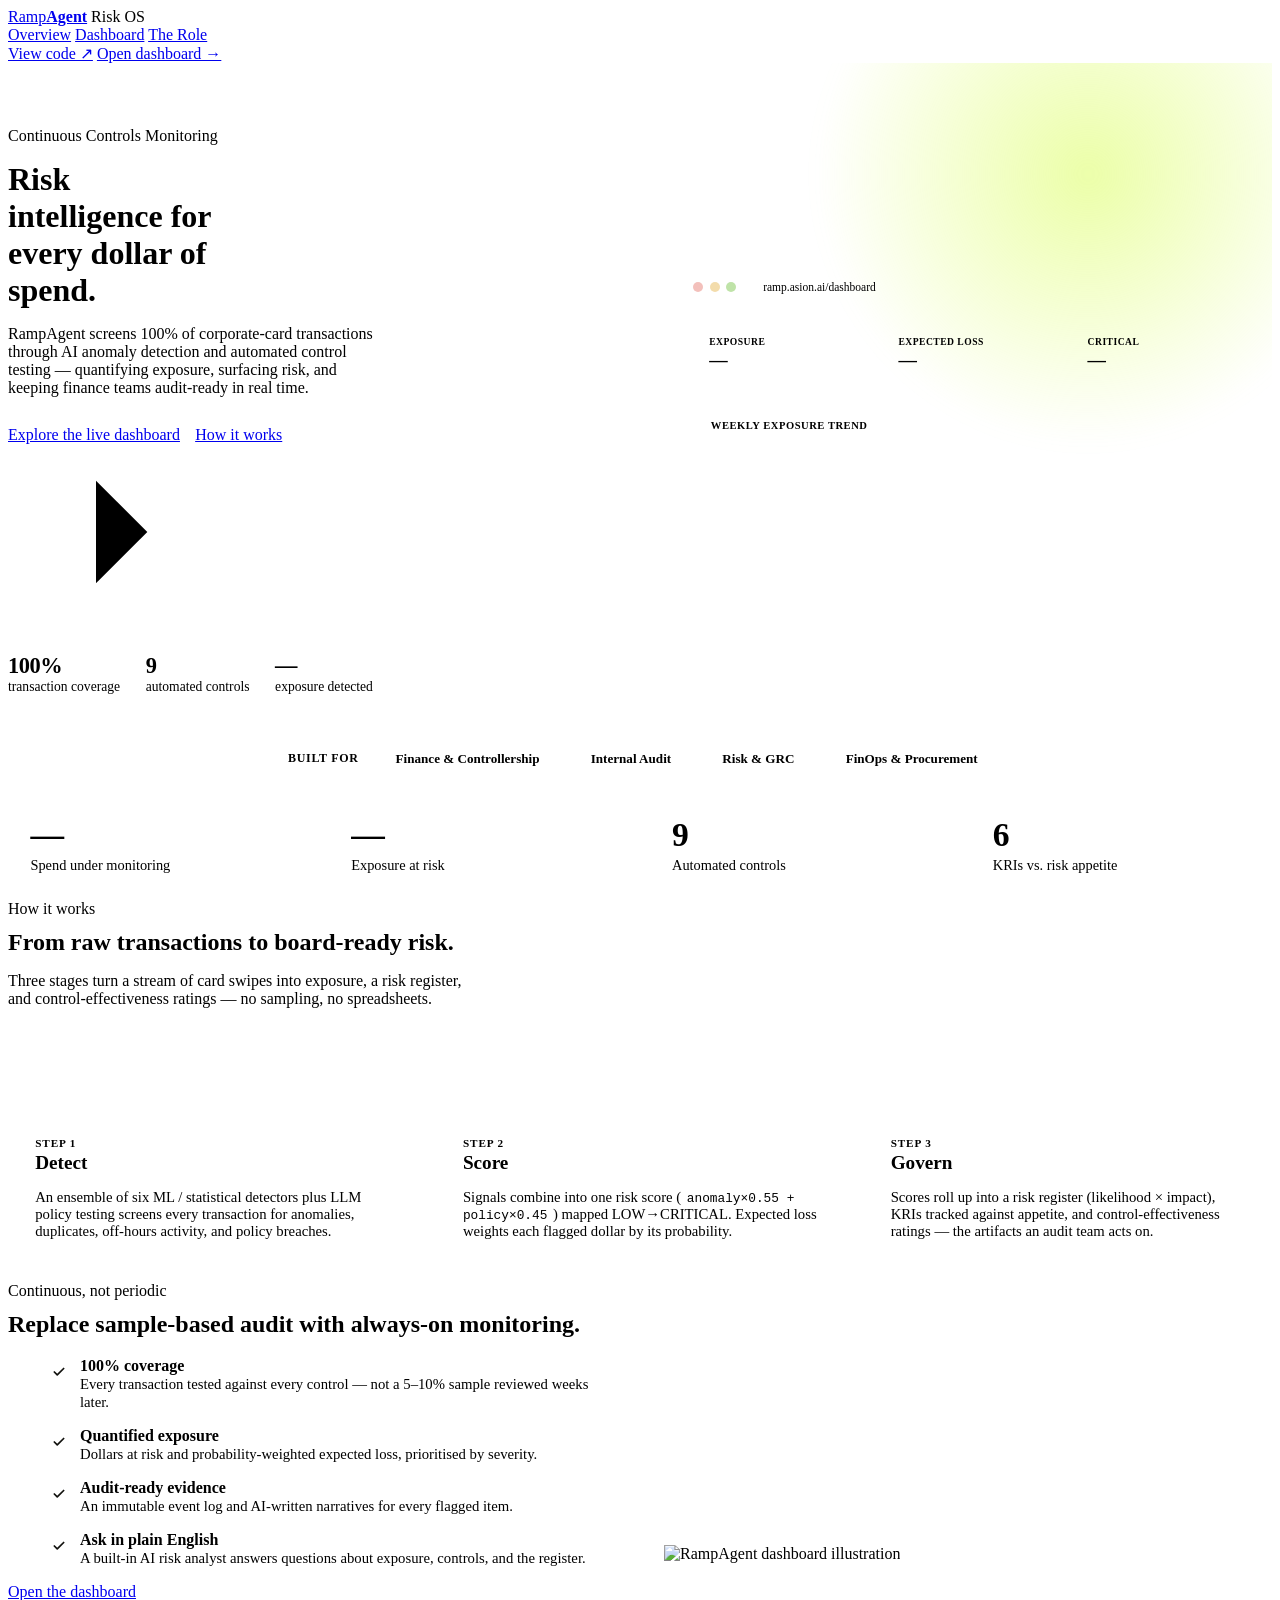
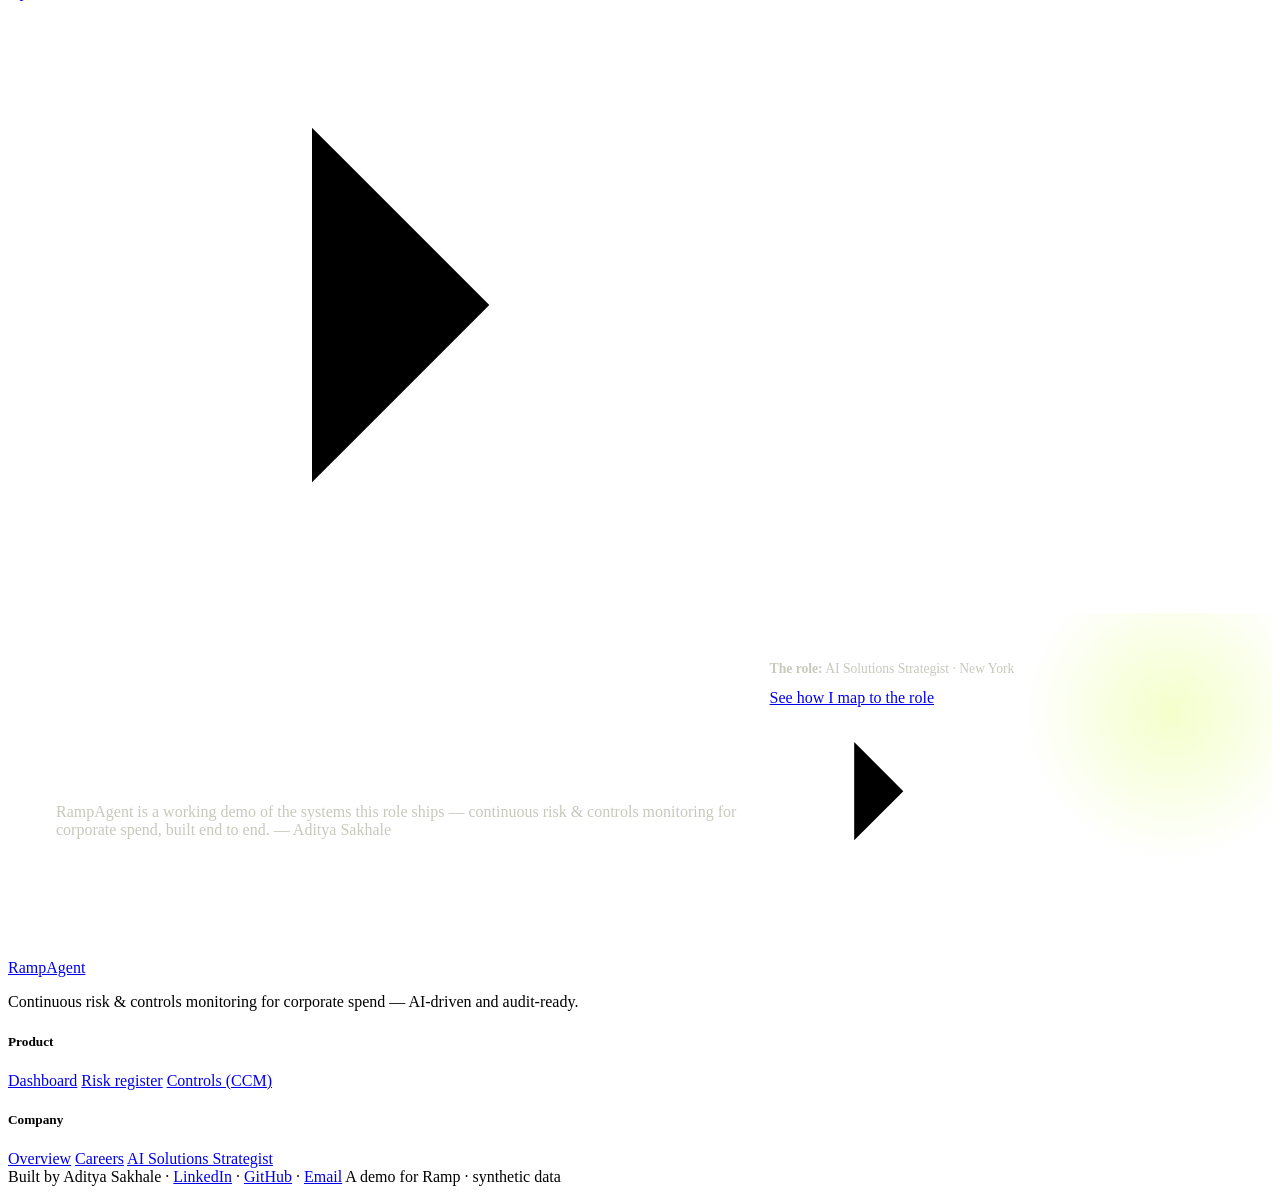
==== commit 926cd95b: "Reframe site as a candidate demo for a hiring manager The site was reading as if RampAgent were a co" ====
--- a/public/index.html
+++ b/public/index.html
@@ -86,6 +86,9 @@
 .cta .actions{position:relative;z-index:1;display:flex;flex-direction:column;gap:.7rem;align-items:flex-start}
 .cta .role{font-size:.85rem;color:#c7c9bd}
 .cta .role b{color:var(--lime)}
+.cta-links{display:flex;gap:1.2rem;margin-top:.2rem}
+.cta-links a{font-size:.85rem;font-weight:700;color:var(--lime);border-bottom:1px solid transparent}
+.cta-links a:hover{border-bottom-color:var(--lime)}
 
 @media(max-width:860px){
   .hero-grid,.cap,.cta{grid-template-columns:1fr}
@@ -104,11 +107,11 @@
   <div class="nav-links">
     <a class="nav-link active" href="/">Overview</a>
     <a class="nav-link" href="/dashboard.html">Dashboard</a>
-    <a class="nav-link" href="/careers.html">Careers</a>
+    <a class="nav-link" href="/careers.html">The Role</a>
   </div>
   <div class="nav-spacer"></div>
   <div class="nav-right">
-    <a class="btn btn-ghost btn-sm" href="/careers.html">We're hiring</a>
+    <a class="btn btn-ghost btn-sm" href="https://github.com/Aditya-00a/RampAgent" target="_blank" rel="noopener">View code ↗</a>
     <a class="btn btn-ink btn-sm" href="/dashboard.html">Open dashboard →</a>
   </div>
 </div></nav>
@@ -213,13 +216,18 @@
 <section class="section" style="padding-top:0"><div class="container">
   <div class="cta">
     <div>
-      <h2>We're building the risk layer for finance.</h2>
-      <p>RampAgent is the kind of system Ramp's AI Solutions team ships every day. Want to build it with us?</p>
+      <h2>I built this for Ramp's AI Solutions Strategist role.</h2>
+      <p>RampAgent is a working demo of the systems this role ships — continuous risk &amp; controls monitoring for corporate spend, built end to end. — Aditya Sakhale</p>
     </div>
     <div class="actions">
-      <span class="role"><b>Now hiring:</b> AI Solutions Strategist · New York</span>
-      <a class="btn btn-lime btn-lg" href="/careers.html">See the role &amp; apply
+      <span class="role"><b>The role:</b> AI Solutions Strategist · New York</span>
+      <a class="btn btn-lime btn-lg" href="/careers.html">See how I map to the role
         <svg viewBox="0 0 24 24"><line x1="5" y1="12" x2="19" y2="12"/><polyline points="12 5 19 12 12 19"/></svg></a>
+      <div class="cta-links">
+        <a href="https://linkedin.com/in/adityasakhale" target="_blank" rel="noopener">LinkedIn ↗</a>
+        <a href="https://github.com/Aditya-00a/RampAgent" target="_blank" rel="noopener">GitHub ↗</a>
+        <a href="mailto:axs10415@nyu.edu">Email</a>
+      </div>
     </div>
   </div>
 </div></section>
@@ -243,8 +251,8 @@
     </div>
   </div>
   <div class="footer-bottom"><div class="container">
-    <span>Built by Aditya Sakhale · inspired by <a href="https://ramp.com" target="_blank" rel="noopener">Ramp</a></span>
-    <span>Demo · synthetic data</span>
+    <span>Built by Aditya Sakhale · <a href="https://linkedin.com/in/adityasakhale" target="_blank" rel="noopener">LinkedIn</a> · <a href="https://github.com/Aditya-00a/RampAgent" target="_blank" rel="noopener">GitHub</a> · <a href="mailto:axs10415@nyu.edu">Email</a></span>
+    <span>A demo for Ramp · synthetic data</span>
   </div></div>
 </footer>
 
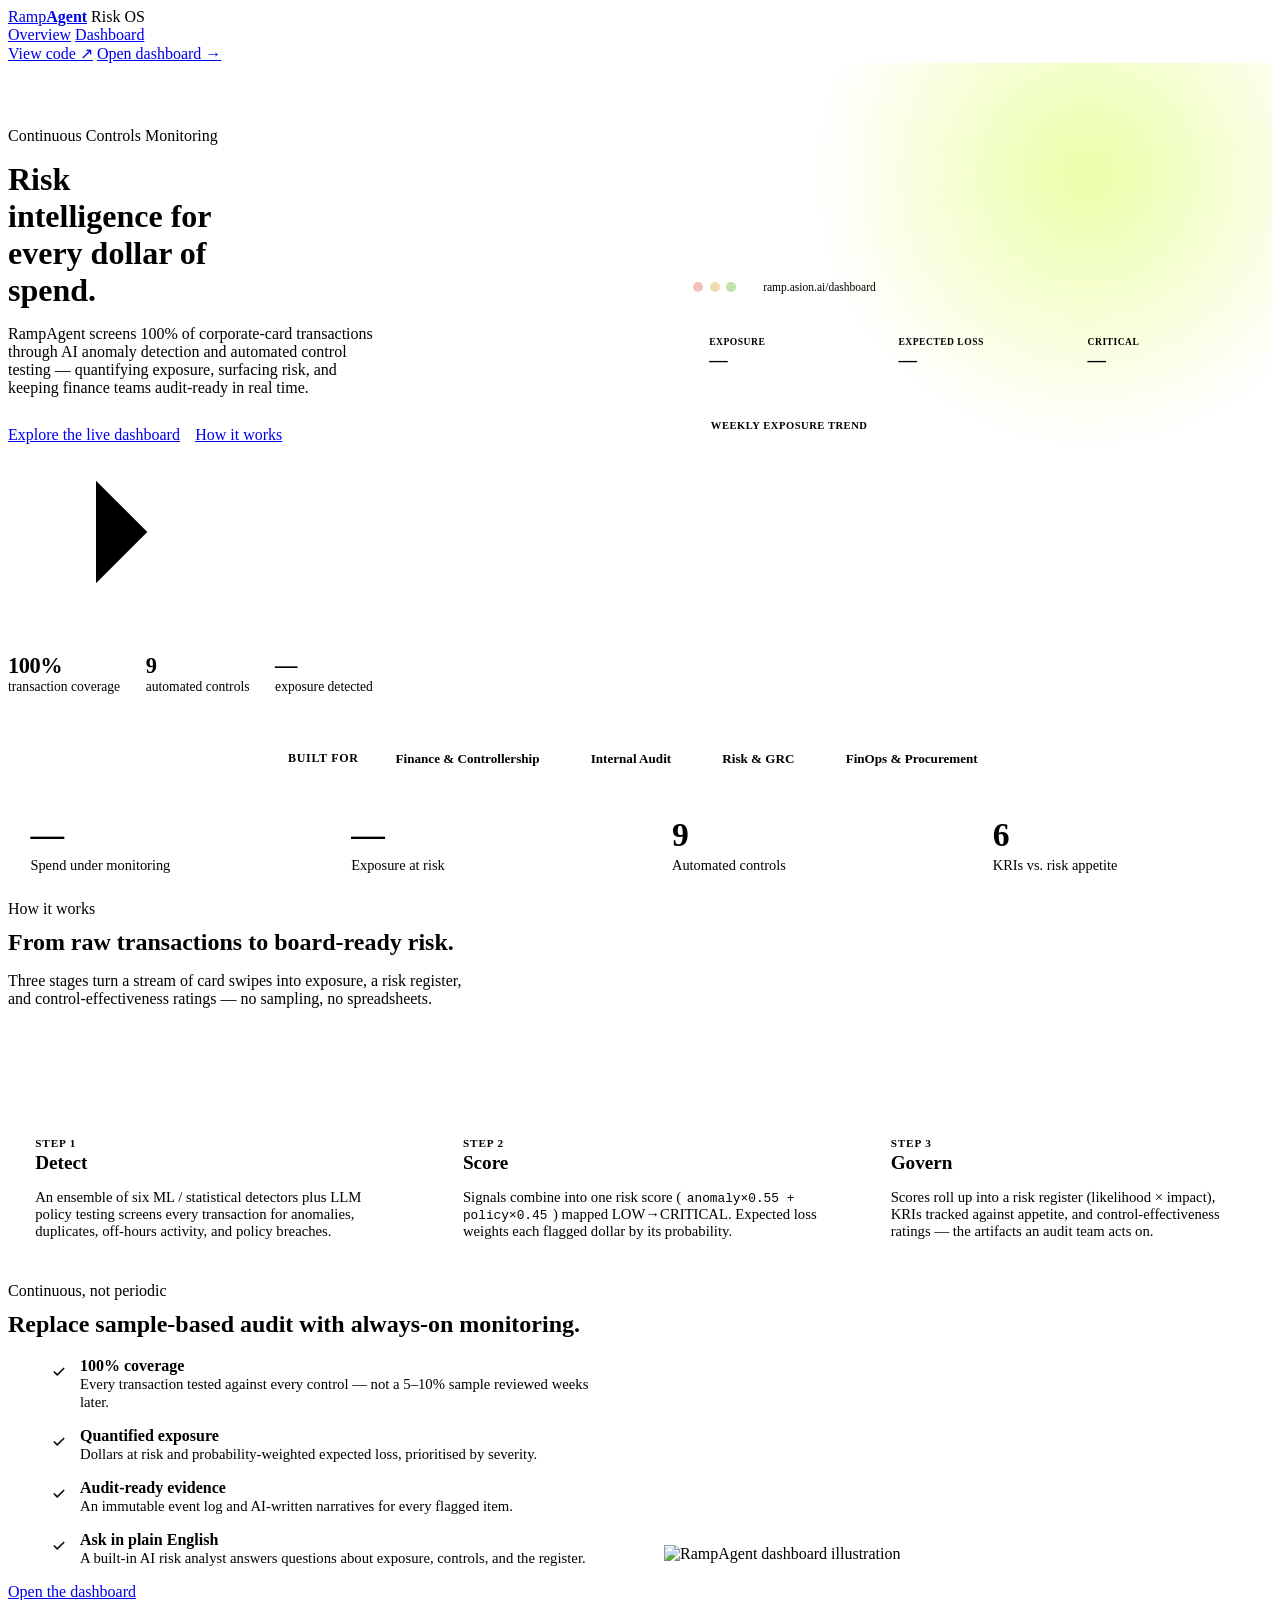
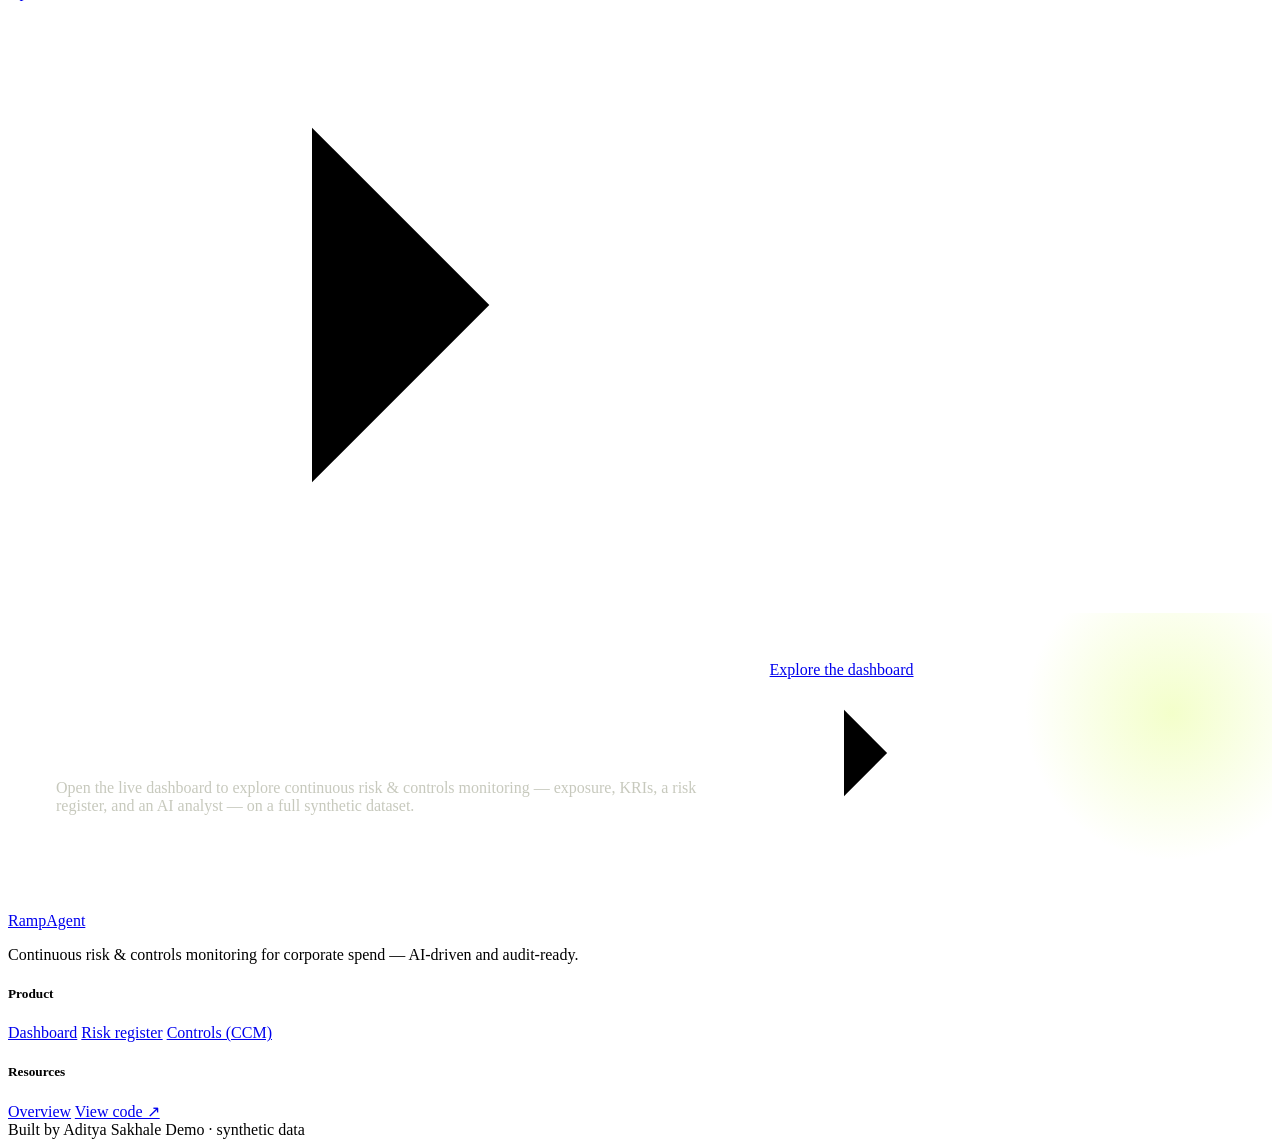
==== commit 5d135a78: "Make site generic: remove all hiring/candidate framing - Delete public/careers.html (job posting) an" ====
--- a/public/index.html
+++ b/public/index.html
@@ -107,7 +107,6 @@
   <div class="nav-links">
     <a class="nav-link active" href="/">Overview</a>
     <a class="nav-link" href="/dashboard.html">Dashboard</a>
-    <a class="nav-link" href="/careers.html">The Role</a>
   </div>
   <div class="nav-spacer"></div>
   <div class="nav-right">
@@ -216,17 +215,14 @@
 <section class="section" style="padding-top:0"><div class="container">
   <div class="cta">
     <div>
-      <h2>I built this for Ramp's AI Solutions Strategist role.</h2>
-      <p>RampAgent is a working demo of the systems this role ships — continuous risk &amp; controls monitoring for corporate spend, built end to end. — Aditya Sakhale</p>
+      <h2>See the agent run on real data.</h2>
+      <p>Open the live dashboard to explore continuous risk &amp; controls monitoring — exposure, KRIs, a risk register, and an AI analyst — on a full synthetic dataset.</p>
     </div>
     <div class="actions">
-      <span class="role"><b>The role:</b> AI Solutions Strategist · New York</span>
-      <a class="btn btn-lime btn-lg" href="/careers.html">See how I map to the role
+      <a class="btn btn-lime btn-lg" href="/dashboard.html">Explore the dashboard
         <svg viewBox="0 0 24 24"><line x1="5" y1="12" x2="19" y2="12"/><polyline points="12 5 19 12 12 19"/></svg></a>
       <div class="cta-links">
-        <a href="https://linkedin.com/in/adityasakhale" target="_blank" rel="noopener">LinkedIn ↗</a>
-        <a href="https://github.com/Aditya-00a/RampAgent" target="_blank" rel="noopener">GitHub ↗</a>
-        <a href="mailto:axs10415@nyu.edu">Email</a>
+        <a href="https://github.com/Aditya-00a/RampAgent" target="_blank" rel="noopener">View the code on GitHub ↗</a>
       </div>
     </div>
   </div>
@@ -244,15 +240,14 @@
       <a href="/dashboard.html#register">Risk register</a>
       <a href="/dashboard.html#controls">Controls (CCM)</a>
     </div>
-    <div><h5>Company</h5>
+    <div><h5>Resources</h5>
       <a href="/">Overview</a>
-      <a href="/careers.html">Careers</a>
-      <a href="/careers.html">AI Solutions Strategist</a>
+      <a href="https://github.com/Aditya-00a/RampAgent" target="_blank" rel="noopener">View code ↗</a>
     </div>
   </div>
   <div class="footer-bottom"><div class="container">
-    <span>Built by Aditya Sakhale · <a href="https://linkedin.com/in/adityasakhale" target="_blank" rel="noopener">LinkedIn</a> · <a href="https://github.com/Aditya-00a/RampAgent" target="_blank" rel="noopener">GitHub</a> · <a href="mailto:axs10415@nyu.edu">Email</a></span>
-    <span>A demo for Ramp · synthetic data</span>
+    <span>Built by Aditya Sakhale</span>
+    <span>Demo · synthetic data</span>
   </div></div>
 </footer>
 
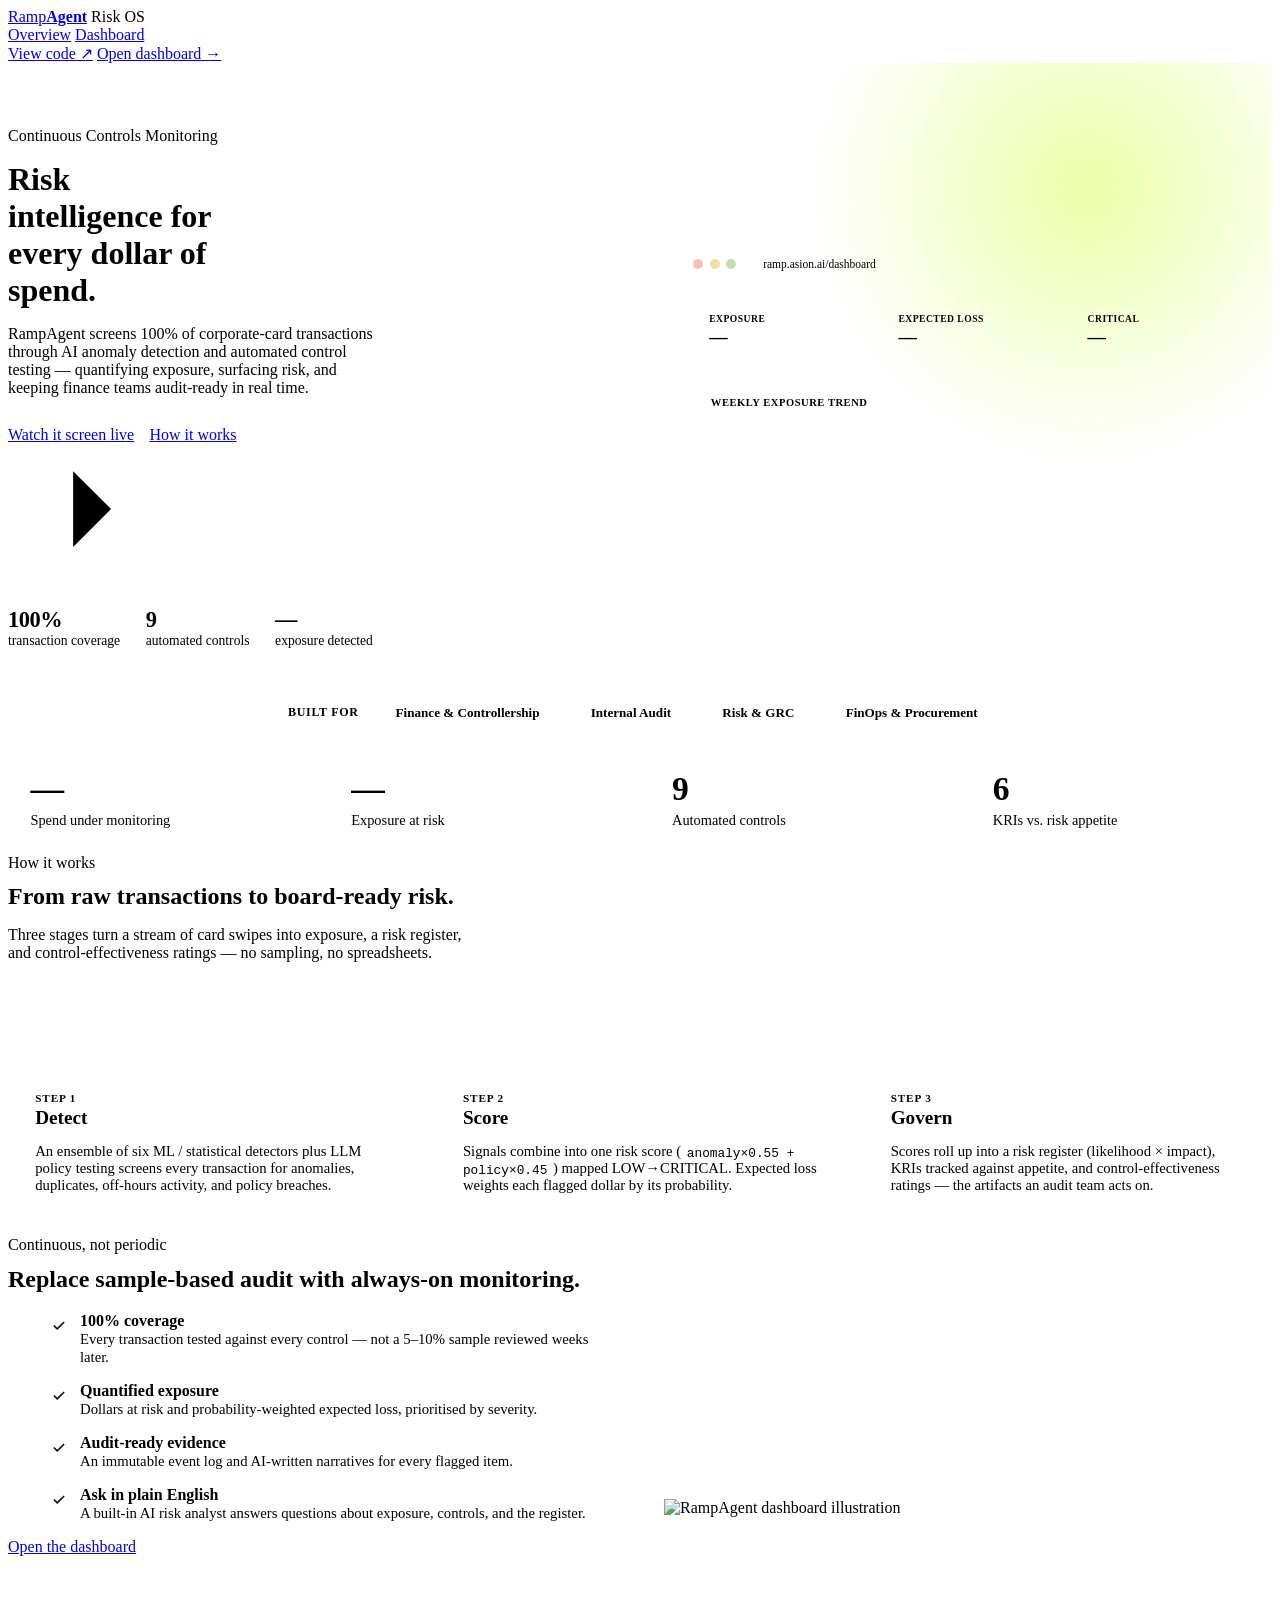
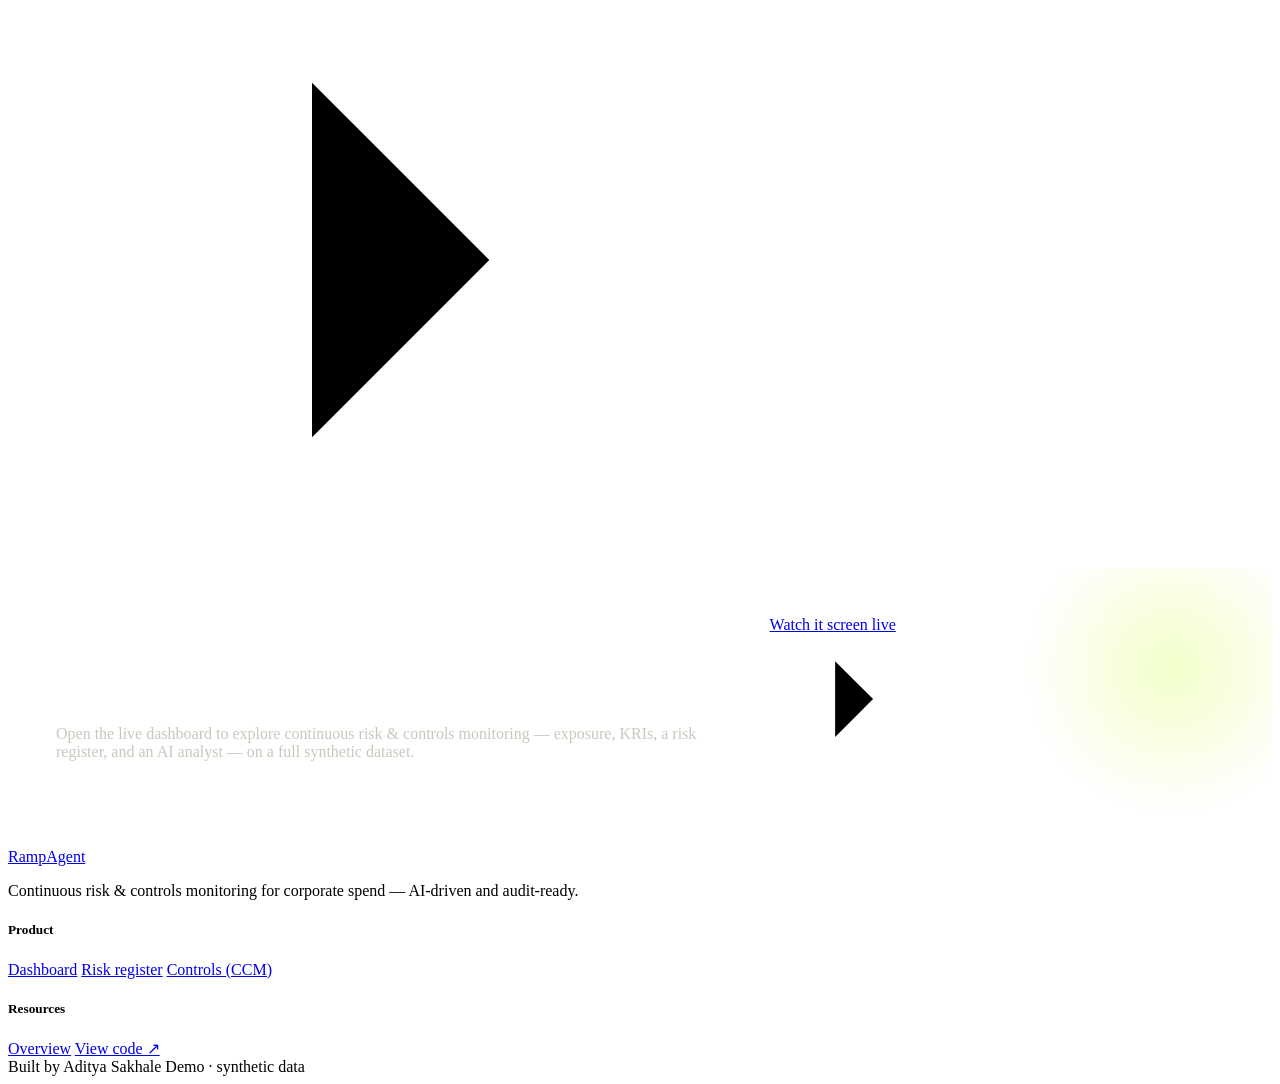
==== commit d584d599: "Make the dashboard a live, working demo Turn the static report into an interactive concept that can " ====
--- a/public/index.html
+++ b/public/index.html
@@ -96,6 +96,10 @@
   .feat-grid{grid-template-columns:1fr}
   .preview{order:-1}
 }
+@media(max-width:480px){
+  .stat .v{font-size:1.55rem}
+  .stat{padding:1.2rem 1rem}
+}
 </style>
 </head>
 <body>
@@ -122,7 +126,7 @@
     <h1 class="display">Risk intelligence for every dollar of spend.</h1>
     <p class="h-lead">RampAgent screens 100% of corporate-card transactions through AI anomaly detection and automated control testing — quantifying exposure, surfacing risk, and keeping finance teams audit-ready in real time.</p>
     <div class="hero-cta">
-      <a class="btn btn-lime btn-lg" href="/dashboard.html">Explore the live dashboard
+      <a class="btn btn-lime btn-lg" href="/dashboard.html#live">Watch it screen live
         <svg viewBox="0 0 24 24"><line x1="5" y1="12" x2="19" y2="12"/><polyline points="12 5 19 12 12 19"/></svg></a>
       <a class="btn btn-ghost btn-lg" href="#how">How it works</a>
     </div>
@@ -219,7 +223,7 @@
       <p>Open the live dashboard to explore continuous risk &amp; controls monitoring — exposure, KRIs, a risk register, and an AI analyst — on a full synthetic dataset.</p>
     </div>
     <div class="actions">
-      <a class="btn btn-lime btn-lg" href="/dashboard.html">Explore the dashboard
+      <a class="btn btn-lime btn-lg" href="/dashboard.html#live">Watch it screen live
         <svg viewBox="0 0 24 24"><line x1="5" y1="12" x2="19" y2="12"/><polyline points="12 5 19 12 12 19"/></svg></a>
       <div class="cta-links">
         <a href="https://github.com/Aditya-00a/RampAgent" target="_blank" rel="noopener">View the code on GitHub ↗</a>
